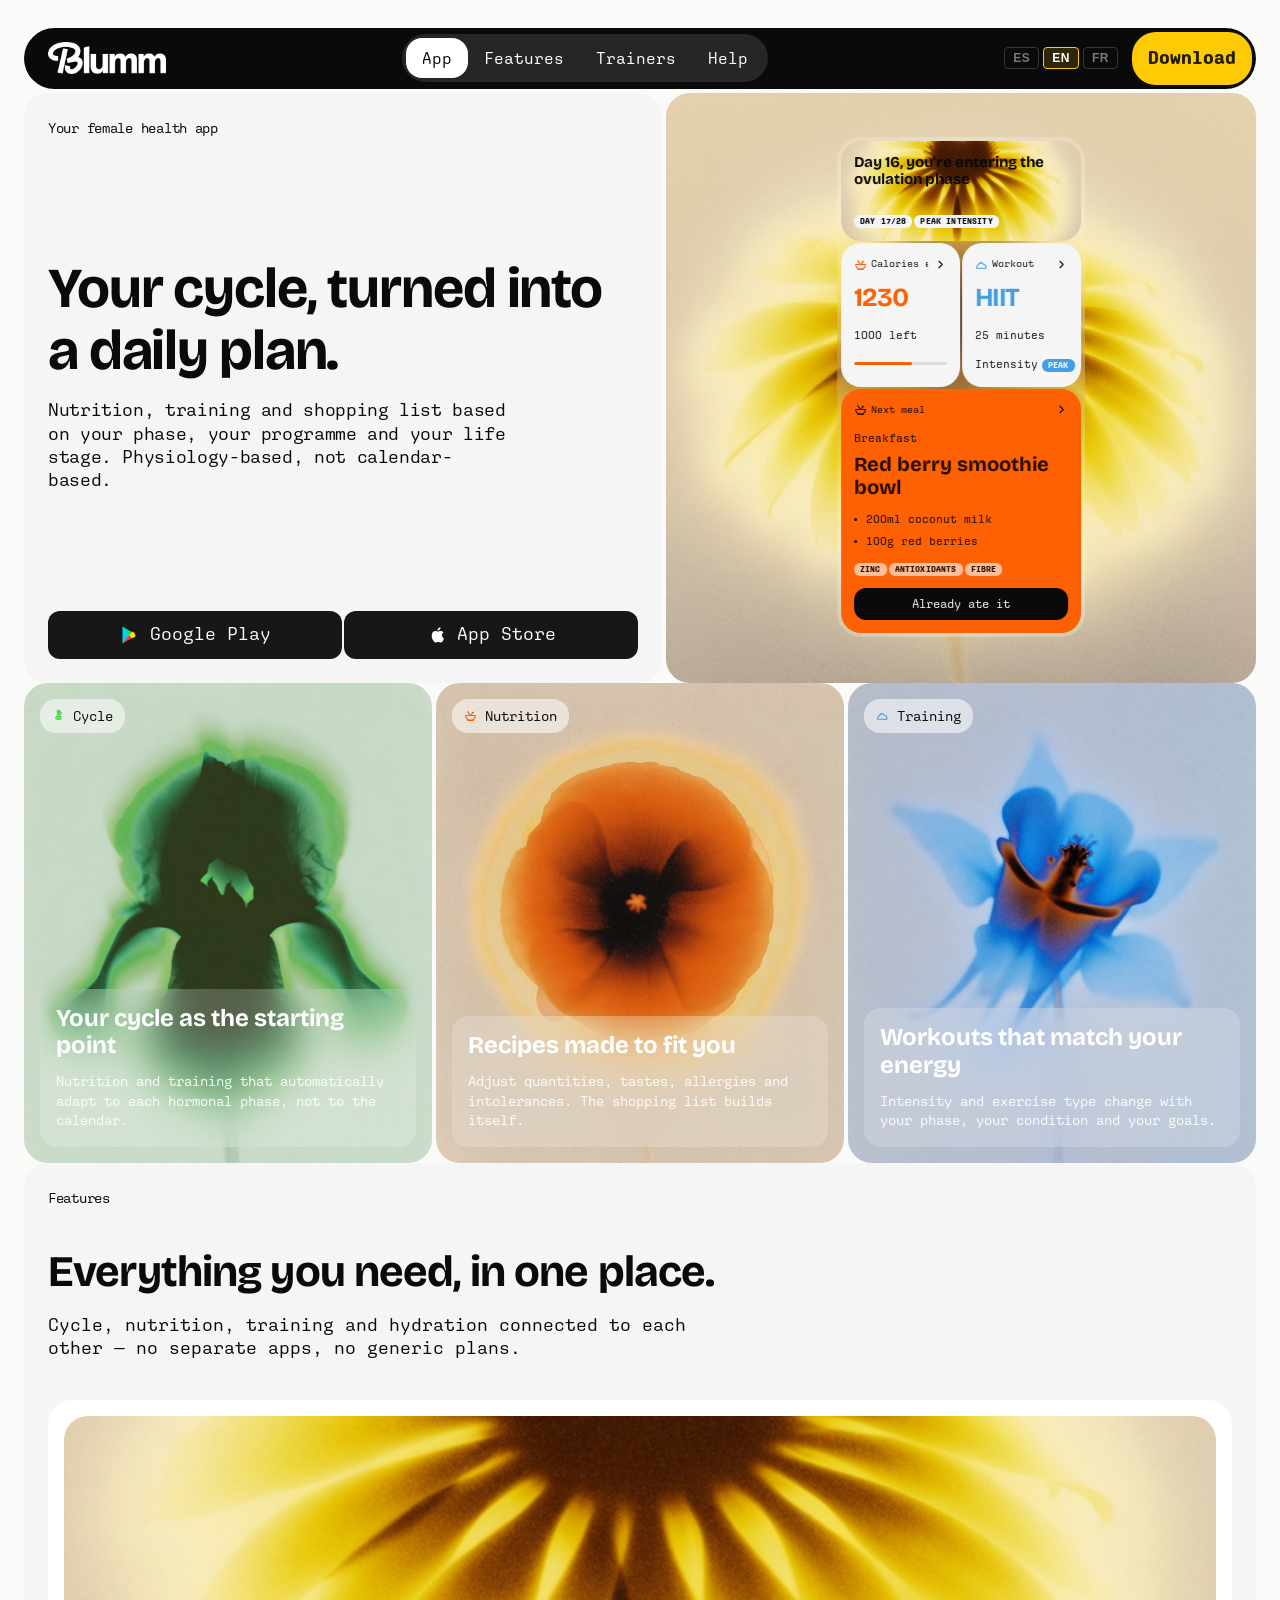
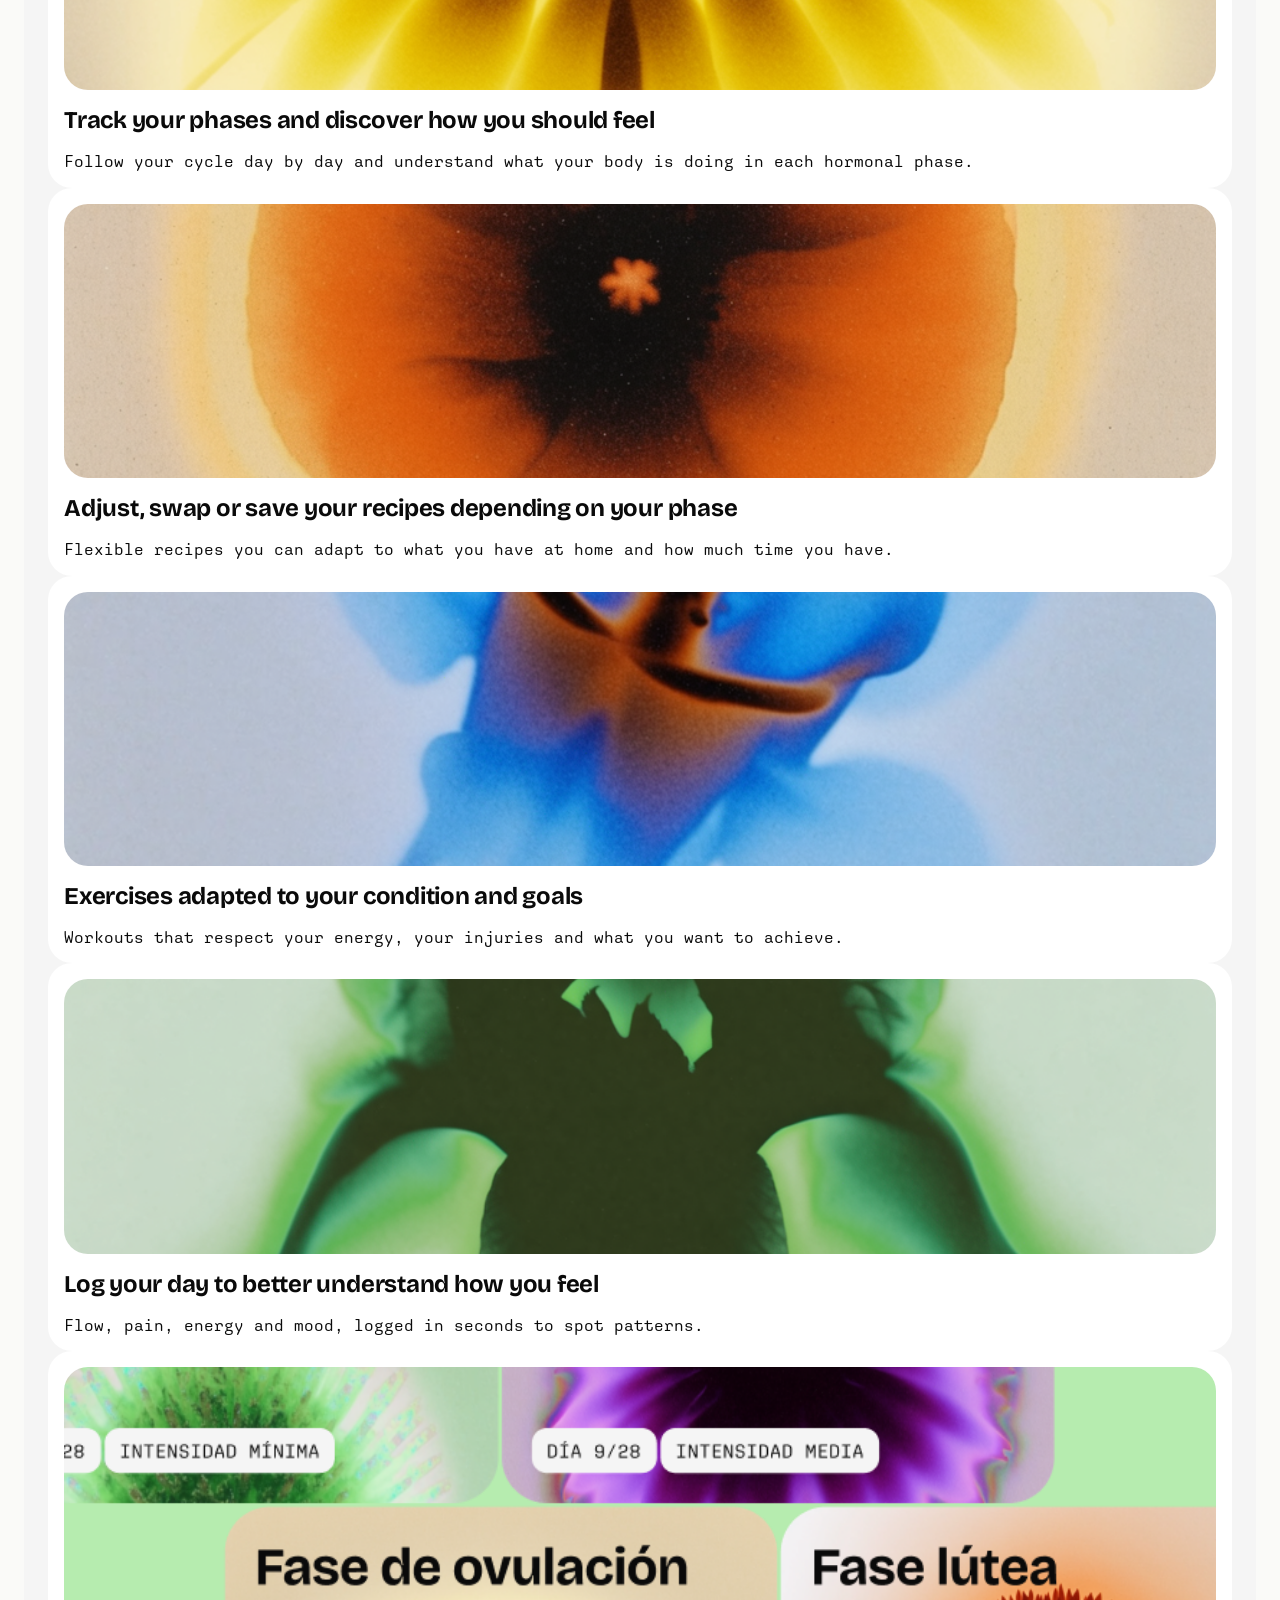
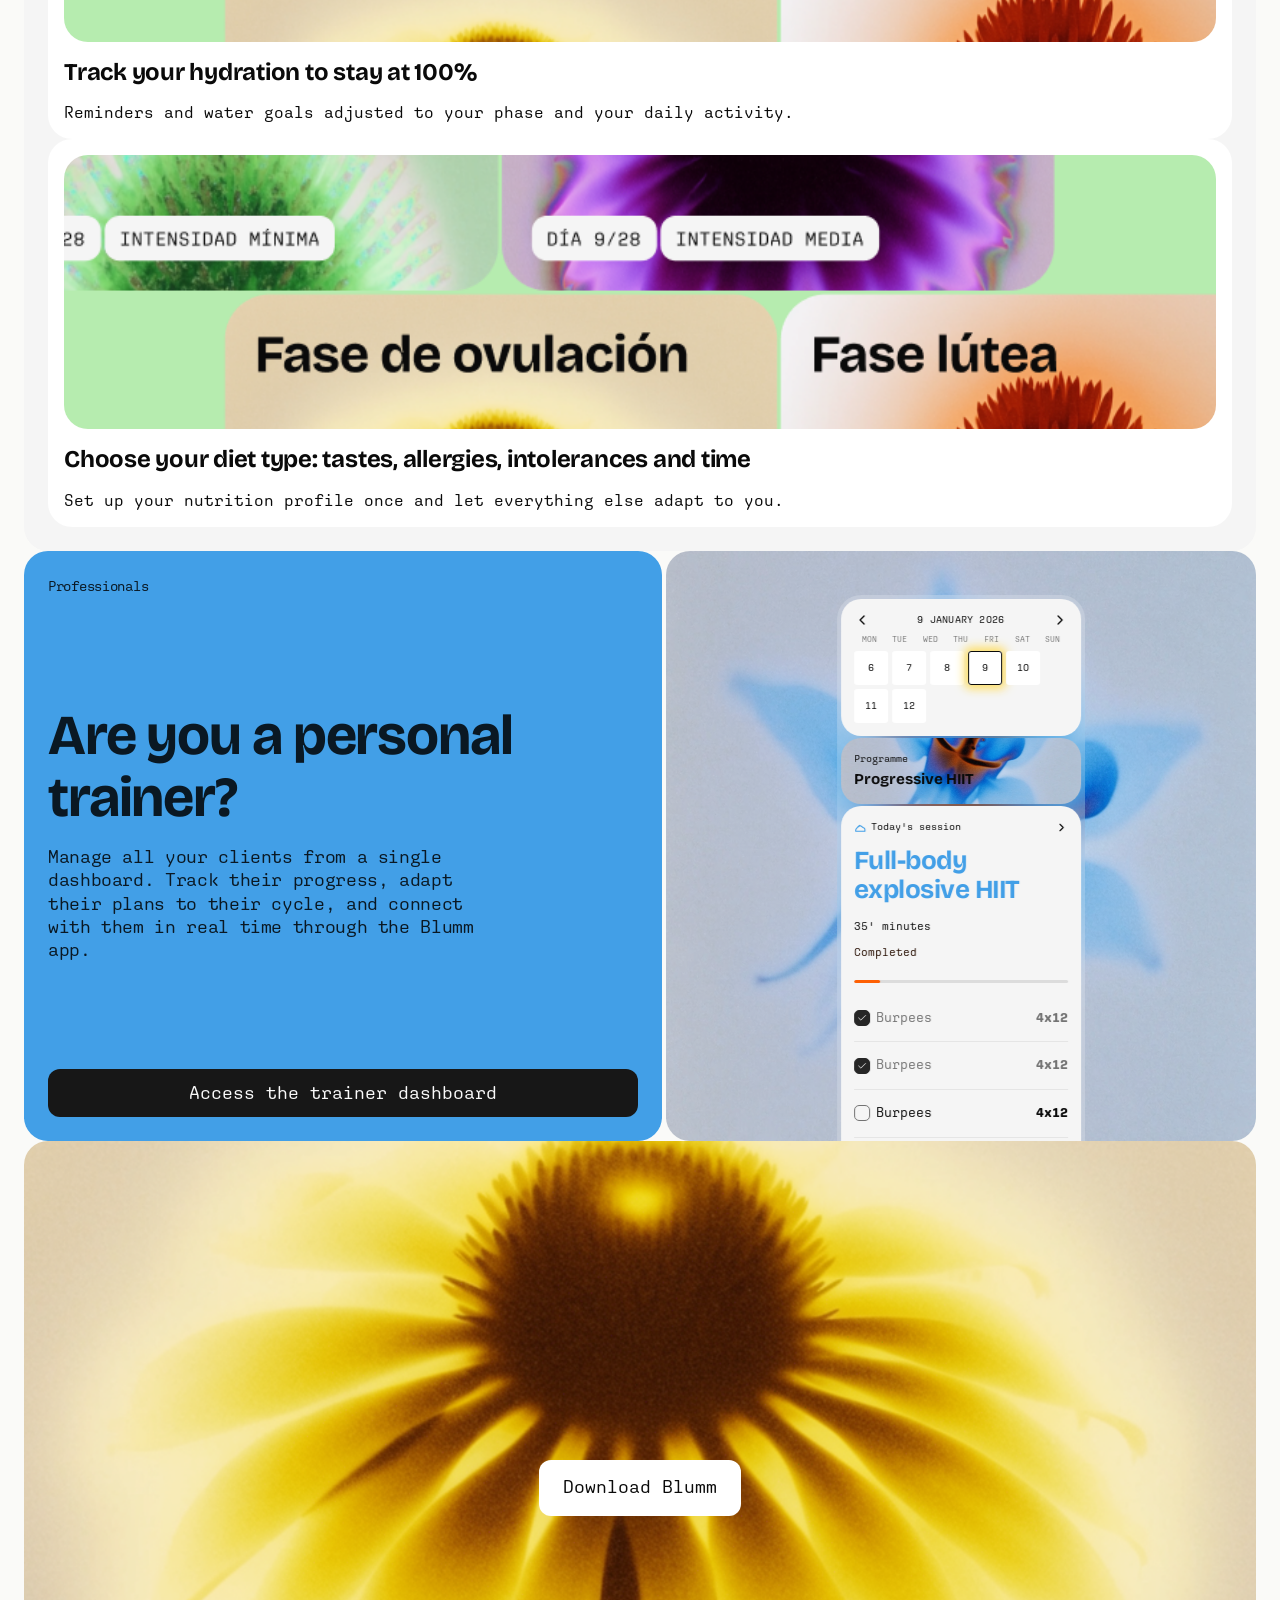
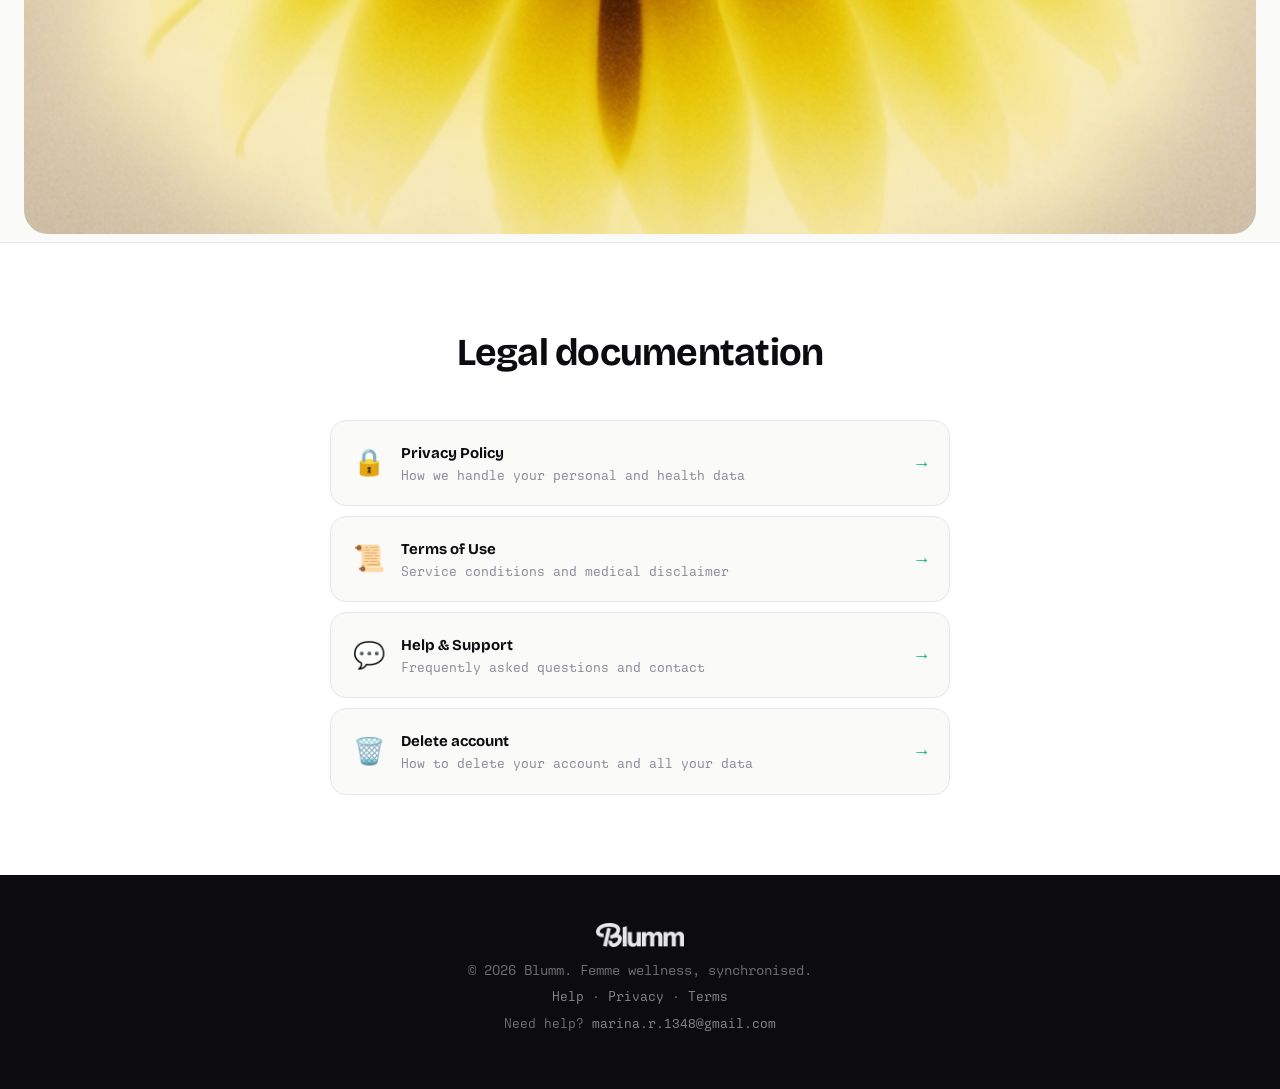
==== index.html @ ddcde873 "fix: enlace de Google Play internal testing + logo header/footer - Botón "Google Play" y detección a" ====
<!doctype html>
<html lang="es">
<head>
  <meta charset="utf-8">
  <meta name="viewport" content="width=device-width, initial-scale=1">
  <title>Blumm · Tu ciclo, tu energía</title>
  <meta name="description" content="Blumm adapta tu nutrición y entrenamiento a cada fase de tu ciclo menstrual. Sin planes genéricos.">
  <link rel="icon" type="image/png" href="favicon.png">
  <link rel="preconnect" href="https://fonts.googleapis.com">
  <link rel="preconnect" href="https://fonts.gstatic.com" crossorigin>
  <link href="https://fonts.googleapis.com/css2?family=Bricolage+Grotesque:opsz,wght@12..96,700;12..96,800&display=swap" rel="stylesheet">
  <link rel="stylesheet" href="style.css?v=4">
</head>
<body class="landing-body">

  <svg style="display:none" aria-hidden="true">
    <symbol id="ico-salad" viewBox="0 0 24 24" fill="none" stroke="currentColor" stroke-width="2" stroke-linecap="round" stroke-linejoin="round">
      <path d="M7 21h10"/><path d="M12 21a9 9 0 0 0 9-9H3a9 9 0 0 0 9 9Z"/><path d="M11.38 12c-.62-2.08-1.75-3.5-3.13-4.67C7.5 6.5 7 5.36 7 4"/><path d="M13 12c.25-1.72 1-2.72 2-3.5.9-.7 1.5-1.7 1.5-3"/><path d="M17.5 6.5c-1 0-2 .5-2.5 1.5"/>
    </symbol>
    <symbol id="ico-shoe" viewBox="0 0 24 24" fill="none" stroke="currentColor" stroke-width="2" stroke-linecap="round" stroke-linejoin="round">
      <path d="M3 17c0-2 1-3 2-4l3-3c1-1 1.6-1.3 3-1.3 1.7 0 2.3.6 3.3 1.7.8.9 1.7 1.6 3 1.9 1.6.4 2.7 1.6 2.7 3.2V19H3v-2Z"/><path d="M8 10.5 10.5 8"/>
    </symbol>
    <symbol id="ico-chevron-right" viewBox="0 0 24 24" fill="none" stroke="currentColor" stroke-width="2" stroke-linecap="round" stroke-linejoin="round">
      <path d="m9 6 6 6-6 6"/>
    </symbol>
    <symbol id="ico-chevron-left" viewBox="0 0 24 24" fill="none" stroke="currentColor" stroke-width="2" stroke-linecap="round" stroke-linejoin="round">
      <path d="m15 6-6 6 6 6"/>
    </symbol>
    <symbol id="ico-flower" viewBox="0 0 24 24" fill="none" stroke="currentColor" stroke-width="2" stroke-linecap="round" stroke-linejoin="round">
      <path d="M12 7.5a2.5 2.5 0 1 0-2.5-2.5 2.5 2.5 0 0 0 2.5 2.5Z"/><path d="M12 7.5a2.5 2.5 0 1 1 2.5 2.5 2.5 2.5 0 0 1-2.5-2.5Z"/><path d="M12 16.5A2.5 2.5 0 1 0 9.5 19a2.5 2.5 0 0 0 2.5-2.5Z"/><path d="M12 16.5a2.5 2.5 0 1 1 2.5 2.5 2.5 2.5 0 0 1-2.5-2.5Z"/><circle cx="12" cy="12" r="2.5"/><path d="M12 14.5V19"/><path d="M12 4v1.5"/>
    </symbol>
    <symbol id="ico-refresh" viewBox="0 0 24 24" fill="none" stroke="currentColor" stroke-width="2" stroke-linecap="round" stroke-linejoin="round">
      <path d="M3 12a9 9 0 0 1 15-6.7L21 8"/><path d="M21 3v5h-5"/><path d="M21 12a9 9 0 0 1-15 6.7L3 16"/><path d="M8 16H3v5"/>
    </symbol>
    <symbol id="ico-heart" viewBox="0 0 24 24" fill="currentColor">
      <path d="M12 21s-7.5-4.6-10-9.3C.6 8.6 2 5 5.4 4.4 7.6 4 9.8 5 12 7.4 14.2 5 16.4 4 18.6 4.4 22 5 23.4 8.6 22 11.7 19.5 16.4 12 21 12 21Z"/>
    </symbol>
    <symbol id="ico-check" viewBox="0 0 24 24" fill="none" stroke="currentColor" stroke-width="2" stroke-linecap="round" stroke-linejoin="round">
      <path d="M20 6 9 17l-5-5"/>
    </symbol>
  </svg>

  <div class="page-frame">

  <!-- ── HEADER ── -->
  <header>
    <div class="brand">
      <img src="blumm-logo-white.png" alt="Blumm" class="blumm-logo">
    </div>
    <button class="hamburger" id="hamburger" onclick="toggleMenu()" aria-label="Menu">
      <span></span><span></span><span></span>
    </button>
    <nav id="main-nav" class="tab-nav">
      <a href="#app" class="tab-nav-item active" data-i18n="nav.app" onclick="closeMenu()">App</a>
      <a href="#funcionalidades" class="tab-nav-item" data-i18n="nav.features" onclick="closeMenu()">Funcionalidades</a>
      <a href="#entrenadora" class="tab-nav-item" data-i18n="nav.trainers" onclick="closeMenu()">Entrenadoras</a>
      <a href="#legal" class="tab-nav-item" data-i18n="nav.help" onclick="closeMenu()">Ayuda</a>
    </nav>
    <div class="header-right">
      <div class="lang-switcher">
        <button class="lang-btn active" id="btn-es" onclick="setLang('es')">ES</button>
        <button class="lang-btn" id="btn-en" onclick="setLang('en')">EN</button>
        <button class="lang-btn" id="btn-fr" onclick="setLang('fr')">FR</button>
      </div>
      <a href="#" class="nav-download" onclick="smartDownload(event)" data-i18n="nav.download">Descarga</a>
    </div>
  </header>

  <main>

    <!-- ── HERO ── -->
    <section class="hero-card" id="app">
      <div class="hero-copy">
        <p class="eyebrow" data-i18n="hero.eyebrow">Tu app de salud femenina</p>
        <div class="hero-copy-content">
          <h1 data-i18n="hero.title">Tu ciclo, convertido en un plan diario.</h1>
          <p class="lead" data-i18n="hero.lead">Nutrición, entrenamiento y lista de la compra según tu fase, tu programa y tu etapa vital. Con base fisiológica, no de calendario.</p>
        </div>
        <div class="store-buttons">
          <a href="https://play.google.com/apps/internaltest/4700202423049379182" class="store-btn" target="_blank">
            <svg class="store-icon" viewBox="0 0 20 20" fill="none"><path d="M2.5 2.2v15.6c0 .3.16.55.4.7l9-8.5-9-8.5c-.24.15-.4.4-.4.7z" fill="#00d2ff"/><path d="M14.8 8.1l-2.9-1.65-3.3 3.55 3.3 3.55 2.9-1.65c1-.55 1-1.95 0-2.5z" fill="#ffe000"/><path d="M2.9 17.8c.2.1.45.1.65 0l8.35-4.75-3-3.05-6 7.8z" fill="#ff3a44"/><path d="M2.9 2.2l6 7.8 3-3.05L3.55 2.2c-.2-.1-.45-.1-.65 0z" fill="#00e177"/></svg>
            <span><small data-i18n="store.available">Disponible en</small>Google Play</span>
          </a>
          <a href="https://apps.apple.com/app/meirins/id6748039313" class="store-btn" target="_blank">
            <svg class="store-icon" viewBox="0 0 20 20" fill="currentColor"><path d="M14.9 10.6c0-2 1.6-2.9 1.7-3-.9-1.3-2.3-1.5-2.8-1.5-1.2-.1-2.3.7-2.9.7s-1.5-.7-2.5-.7c-1.3 0-2.5.75-3.1 1.9-1.3 2.3-.35 5.7.95 7.6.63.9 1.4 1.95 2.4 1.9.95-.04 1.3-.62 2.5-.62s1.5.62 2.5.6c1.05-.02 1.7-.95 2.35-1.85.7-1.05 1-2.05 1-2.1-.02-.02-1.95-.75-1.95-2.93z" /><path d="M12.8 4.6c.5-.63.85-1.5.75-2.4-.75.03-1.65.5-2.2 1.15-.47.55-.9 1.45-.78 2.3.83.06 1.7-.42 2.23-1.05z"/></svg>
            <span><small data-i18n="store.available">Disponible en</small>App Store</span>
          </a>
        </div>
      </div>
      <div class="hero-visual" aria-hidden="true">
        <img src="assets/figma/ovulacion.png" alt="" class="hero-visual-bg">
        <div class="glass-stack">
          <div class="mini-card mini-phase" style="background-image:url('assets/figma/ovulacion.png')">
            <p class="mini-phase-title" data-i18n="card.day">Día 16, estás entrando en la fase de ovulación</p>
            <div class="tags-row">
              <span class="tag" data-i18n="card.tag1">día 17/28</span>
              <span class="tag" data-i18n="card.tag2">intensidad máxima</span>
            </div>
          </div>
          <div class="glass-2col">
            <div class="stat-card">
              <div class="stat-title-row">
                <span class="stat-title"><svg class="ico ico-orange" viewBox="0 0 24 24"><use href="#ico-salad"/></svg><span data-i18n="card.kcal.label">Kcal.consumidas</span></span>
                <svg class="ico ico-chevron" viewBox="0 0 24 24"><use href="#ico-chevron-right"/></svg>
              </div>
              <p class="stat-num stat-num-orange">1230</p>
              <p class="stat-sub" data-i18n="card.kcal.sub">1000 restantes</p>
              <div class="status-bar"><div class="status-bar-fill" style="width:62%;background:var(--naranja-500)"></div></div>
            </div>
            <div class="stat-card">
              <div class="stat-title-row">
                <span class="stat-title"><svg class="ico ico-blue" viewBox="0 0 24 24"><use href="#ico-shoe"/></svg><span data-i18n="card.workout.label">Entreno</span></span>
                <svg class="ico ico-chevron" viewBox="0 0 24 24"><use href="#ico-chevron-right"/></svg>
              </div>
              <p class="stat-num stat-num-blue">HIIT</p>
              <p class="stat-sub" data-i18n="card.workout.sub">25 minutos</p>
              <div class="tag-row-inline"><span data-i18n="card.workout.tag.label">Intensidad</span><span class="tag tag-blue" data-i18n="card.workout.tag.value">Máxima</span></div>
            </div>
          </div>
          <div class="meal-card">
            <div class="stat-title-row">
              <span class="stat-title"><svg class="ico ico-orange-dark" viewBox="0 0 24 24"><use href="#ico-salad"/></svg><span data-i18n="card.meal.label">Siguiente comida</span></span>
              <svg class="ico ico-chevron" viewBox="0 0 24 24"><use href="#ico-chevron-right"/></svg>
            </div>
            <p class="meal-eyebrow" data-i18n="card.meal.eyebrow">Desayuno</p>
            <p class="meal-title" data-i18n="card.meal.title">Smoothie bowl de frutos rojos</p>
            <ul class="meal-items">
              <li data-i18n="card.meal.item1">200ml leche de coco</li>
              <li data-i18n="card.meal.item2">100g frutos rojos</li>
            </ul>
            <div class="tags-row">
              <span class="tag tag-peach" data-i18n="card.meal.tag1">Zinc</span>
              <span class="tag tag-peach" data-i18n="card.meal.tag2">Antioxidantes</span>
              <span class="tag tag-peach" data-i18n="card.meal.tag3">Fibra</span>
            </div>
            <button class="meal-btn" data-i18n="card.meal.btn">Ya lo he comido</button>
          </div>
        </div>
      </div>
    </section>

    <!-- ── FEATURE PHOTO CARDS ── -->
    <section class="feature-cards-row">
      <div class="photo-card">
        <img src="assets/figma/card-ciclo.png" alt="" class="photo-card-bg">
        <div class="photo-card-tag"><svg class="ico ico-green" viewBox="0 0 24 24"><use href="#ico-flower"/></svg><span data-i18n="feat.cycle.tag">Ciclo</span></div>
        <div class="photo-card-glass">
          <h3 data-i18n="feat.cycle.title">Tu ciclo como punto de partida</h3>
          <p data-i18n="feat.cycle.text">Nutrición y entrenamiento que se adaptan automáticamente a cada fase hormonal, no al calendario.</p>
        </div>
      </div>
      <div class="photo-card">
        <img src="assets/figma/card-nutricion.png" alt="" class="photo-card-bg">
        <div class="photo-card-tag"><svg class="ico ico-orange" viewBox="0 0 24 24"><use href="#ico-salad"/></svg><span data-i18n="feat.nutrition.tag">Nutrición</span></div>
        <div class="photo-card-glass">
          <h3 data-i18n="feat.nutrition.title">Recetas hechas a tu medida</h3>
          <p data-i18n="feat.nutrition.text">Ajusta cantidades, gustos, alergias e intolerancias. La lista de la compra se genera sola.</p>
        </div>
      </div>
      <div class="photo-card">
        <img src="assets/figma/card-entrenamiento.png" alt="" class="photo-card-bg">
        <div class="photo-card-tag"><svg class="ico ico-blue" viewBox="0 0 24 24"><use href="#ico-shoe"/></svg><span data-i18n="feat.training.tag">Entrenamiento</span></div>
        <div class="photo-card-glass">
          <h3 data-i18n="feat.training.title">Entrenos según tu energía</h3>
          <p data-i18n="feat.training.text">La intensidad y el tipo de ejercicio cambian según tu fase, tu condición y tus objetivos.</p>
        </div>
      </div>
    </section>

    <!-- ── FUNCIONALIDADES ── -->
    <section class="funcionalidades-card" id="funcionalidades">
      <p class="eyebrow" data-i18n="func.eyebrow">Funcionalidades</p>
      <div class="funcionalidades-heading">
        <h2 data-i18n="func.title">Todo lo que necesitas, en un mismo sitio.</h2>
        <p class="lead" data-i18n="func.lead">Ciclo, nutrición, entrenamiento e hidratación conectados entre sí — sin apps sueltas ni planes genéricos.</p>
      </div>
      <div class="bento-grid">
        <div class="bento-card">
          <div class="bento-img" style="background-image:url('assets/figma/ovulacion.png')"></div>
          <h4 data-i18n="func.card1.title">Controla tus fases y descubre cómo tienes que sentirte</h4>
          <p data-i18n="func.card1.text">Sigue tu ciclo día a día y entiende qué le pasa a tu cuerpo en cada fase hormonal.</p>
        </div>
        <div class="bento-card">
          <div class="bento-img" style="background-image:url('assets/figma/card-nutricion.png')"></div>
          <h4 data-i18n="func.card2.title">Ajusta, cambia o guarda tus recetas dependiendo de tu fase</h4>
          <p data-i18n="func.card2.text">Recetas flexibles que puedes adaptar a lo que tienes en la nevera y a tu tiempo disponible.</p>
        </div>
        <div class="bento-card">
          <div class="bento-img" style="background-image:url('assets/figma/card-entrenamiento.png')"></div>
          <h4 data-i18n="func.card3.title">Ejercicios adaptados a tu condición y objetivos</h4>
          <p data-i18n="func.card3.text">Entrenos que respetan tu energía, tus lesiones y lo que quieres conseguir.</p>
        </div>
        <div class="bento-card">
          <div class="bento-img" style="background-image:url('assets/figma/card-ciclo.png')"></div>
          <h4 data-i18n="func.card4.title">Guarda tu día a día para conocer mejor tus sensaciones</h4>
          <p data-i18n="func.card4.text">Flujo, dolor, energía y ánimo, registrados en segundos para detectar patrones.</p>
        </div>
        <div class="bento-card">
          <div class="bento-img" style="background-image:url('assets/figma/bento-placeholder.png')"></div>
          <h4 data-i18n="func.card5.title">Controla tu hidratación para estar siempre al 100%</h4>
          <p data-i18n="func.card5.text">Recordatorios y objetivos de agua ajustados a tu fase y a tu actividad diaria.</p>
        </div>
        <div class="bento-card">
          <div class="bento-img" style="background-image:url('assets/figma/bento-placeholder.png')"></div>
          <h4 data-i18n="func.card6.title">Elige tu tipo de dieta: gustos, alergias, intolerancias y tiempo</h4>
          <p data-i18n="func.card6.text">Configura tu perfil nutricional una vez y deja que el resto se adapte a ti.</p>
        </div>
      </div>
    </section>

    <!-- ── ENTRENADORA ── -->
    <section class="trainer-card" id="entrenadora">
      <div class="trainer-copy">
        <p class="eyebrow eyebrow-on-blue" data-i18n="trainer.tag">Profesionales</p>
        <div class="hero-copy-content">
          <h2 data-i18n="trainer.title">¿Eres entrenadora personal?</h2>
          <p class="lead" data-i18n="trainer.text">Gestiona a tus alumnas desde un único panel. Ve su progreso, adapta sus planes según su ciclo y conecta con ellas en tiempo real a través de la app Blumm.</p>
        </div>
        <a href="coach.html" class="trainer-btn" data-i18n="trainer.btn">Acceder al panel de entrenadora</a>
      </div>
      <div class="hero-visual" aria-hidden="true">
        <img src="assets/figma/card-entrenamiento.png" alt="" class="hero-visual-bg">
        <div class="glass-stack">
          <div class="calendar-card">
            <div class="calendar-header">
              <svg class="ico ico-sm" viewBox="0 0 24 24"><use href="#ico-chevron-left"/></svg>
              <span data-i18n="trainer.calendar.month">9 January 2026</span>
              <svg class="ico ico-sm" viewBox="0 0 24 24"><use href="#ico-chevron-right"/></svg>
            </div>
            <div class="calendar-week">
              <span>mon</span><span>tue</span><span>wed</span><span>thu</span><span>fri</span><span>sat</span><span>sun</span>
            </div>
            <div class="calendar-days">
              <span class="cal-day">6</span><span class="cal-day">7</span><span class="cal-day">8</span>
              <span class="cal-day cal-day-active">9</span><span class="cal-day">10</span><span class="cal-day">11</span><span class="cal-day">12</span>
            </div>
          </div>
          <div class="mini-card mini-program" style="background-image:url('assets/figma/card-entrenamiento.png')">
            <p class="mini-program-eyebrow" data-i18n="trainer.program.label">Programa</p>
            <p class="mini-program-title" data-i18n="trainer.program.name">Hiit Progresivo</p>
          </div>
          <div class="session-card">
            <div class="stat-title-row">
              <span class="stat-title"><svg class="ico ico-blue" viewBox="0 0 24 24"><use href="#ico-shoe"/></svg><span data-i18n="trainer.session.label">Sesión de hoy</span></span>
              <svg class="ico ico-chevron" viewBox="0 0 24 24"><use href="#ico-chevron-right"/></svg>
            </div>
            <p class="stat-num stat-num-blue" data-i18n="trainer.session.title">HIIT explosivo full-body</p>
            <p class="stat-sub" data-i18n="trainer.session.duration">35' minutos</p>
            <div class="stat-sub-label" data-i18n="trainer.session.done">Realizados</div>
            <div class="status-bar"><div class="status-bar-fill" style="width:12%;background:var(--naranja-500)"></div></div>
            <ul class="session-list">
              <li class="done"><span class="check-box"><svg class="ico ico-xs" viewBox="0 0 24 24"><use href="#ico-check"/></svg></span><span data-i18n="trainer.session.ex">Burpees</span><b>4x12</b></li>
              <li class="done"><span class="check-box"><svg class="ico ico-xs" viewBox="0 0 24 24"><use href="#ico-check"/></svg></span><span data-i18n="trainer.session.ex">Burpees</span><b>4x12</b></li>
              <li><span class="check-box"></span><span data-i18n="trainer.session.ex">Burpees</span><b>4x12</b></li>
              <li><span class="check-box"></span><span data-i18n="trainer.session.ex">Burpees</span><b>4x12</b></li>
            </ul>
            <div class="session-actions">
              <svg class="ico" viewBox="0 0 24 24"><use href="#ico-refresh"/></svg>
              <svg class="ico" viewBox="0 0 24 24"><use href="#ico-heart"/></svg>
              <svg class="ico" viewBox="0 0 24 24"><use href="#ico-check"/></svg>
            </div>
          </div>
        </div>
      </div>
    </section>

    <!-- ── CTA BANNER ── -->
    <section class="cta-banner">
      <img src="assets/figma/ovulacion.png" alt="" class="cta-banner-bg">
      <a href="#" class="cta-banner-btn" onclick="smartDownload(event)" data-i18n="cta.download">Descarga Blumm</a>
    </section>

  </div><!-- /.page-frame -->

    <!-- ── LEGAL ── -->
    <section class="legal" id="legal">
      <div class="container">
        <h2 data-i18n="legal.title">Documentación legal</h2>
        <div class="legal-links">
          <a href="privacy.html" class="legal-card">
            <span class="legal-emoji">🔒</span>
            <div>
              <h4 data-i18n="legal.privacy.title">Política de privacidad</h4>
              <p data-i18n="legal.privacy.text">Cómo tratamos tus datos personales y de salud</p>
            </div>
            <span class="arrow">→</span>
          </a>
          <a href="terms.html" class="legal-card">
            <span class="legal-emoji">📜</span>
            <div>
              <h4 data-i18n="legal.terms.title">Términos de uso</h4>
              <p data-i18n="legal.terms.text">Condiciones del servicio y aviso médico</p>
            </div>
            <span class="arrow">→</span>
          </a>
          <a href="support.html" class="legal-card">
            <span class="legal-emoji">💬</span>
            <div>
              <h4 data-i18n="legal.support.title">Ayuda y soporte</h4>
              <p data-i18n="legal.support.text">Preguntas frecuentes y contacto</p>
            </div>
            <span class="arrow">→</span>
          </a>
          <a href="delete-account.html" class="legal-card">
            <span class="legal-emoji">🗑️</span>
            <div>
              <h4 data-i18n="legal.delete.title">Eliminar cuenta</h4>
              <p data-i18n="legal.delete.text">Cómo borrar tu cuenta y todos tus datos</p>
            </div>
            <span class="arrow">→</span>
          </a>
        </div>
      </div>
    </section>

  </main>

  <footer>
    <div class="container">
      <div class="footer-brand">
        <img src="blumm-logo-white.png" alt="Blumm" style="height:24px;width:auto;opacity:0.9;">
      </div>
      <p data-i18n="footer.copy">© 2026 Blumm. Bienestar femenino sincronizado.</p>
      <p class="small">
        <a href="support.html" data-i18n="footer.help">Ayuda</a> ·
        <a href="privacy.html" data-i18n="footer.privacy">Privacidad</a> ·
        <a href="terms.html" data-i18n="footer.terms">Términos</a>
      </p>
      <p class="small"><span data-i18n="footer.contact">¿Necesitas ayuda?</span> <a href="mailto:marina.r.1348@gmail.com">marina.r.1348@gmail.com</a></p>
    </div>
  </footer>

  <script>
    const T = {
      es: {
        'nav.app': 'App', 'nav.features': 'Funcionalidades', 'nav.trainers': 'Entrenadoras', 'nav.help': 'Ayuda', 'nav.download': 'Descarga',
        'hero.eyebrow': 'Tu app de salud femenina',
        'hero.title': 'Tu ciclo, convertido en un plan diario.',
        'hero.lead': 'Nutrición, entrenamiento y lista de la compra según tu fase, tu programa y tu etapa vital. Con base fisiológica, no de calendario.',
        'store.available': 'Disponible en',
        'card.day': 'Día 16, estás entrando en la fase de ovulación',
        'card.tag1': 'día 17/28', 'card.tag2': 'intensidad máxima',
        'card.kcal.label': 'Kcal.consumidas', 'card.kcal.sub': '1000 restantes',
        'card.workout.label': 'Entreno', 'card.workout.sub': '25 minutos', 'card.workout.tag.label': 'Intensidad', 'card.workout.tag.value': 'Máxima',
        'card.meal.label': 'Siguiente comida', 'card.meal.eyebrow': 'Desayuno', 'card.meal.title': 'Smoothie bowl de frutos rojos',
        'card.meal.item1': '200ml leche de coco', 'card.meal.item2': '100g frutos rojos',
        'card.meal.tag1': 'Zinc', 'card.meal.tag2': 'Antioxidantes', 'card.meal.tag3': 'Fibra', 'card.meal.btn': 'Ya lo he comido',
        'feat.cycle.tag': 'Ciclo', 'feat.cycle.title': 'Tu ciclo como punto de partida',
        'feat.cycle.text': 'Nutrición y entrenamiento que se adaptan automáticamente a cada fase hormonal, no al calendario.',
        'feat.nutrition.tag': 'Nutrición', 'feat.nutrition.title': 'Recetas hechas a tu medida',
        'feat.nutrition.text': 'Ajusta cantidades, gustos, alergias e intolerancias. La lista de la compra se genera sola.',
        'feat.training.tag': 'Entrenamiento', 'feat.training.title': 'Entrenos según tu energía',
        'feat.training.text': 'La intensidad y el tipo de ejercicio cambian según tu fase, tu condición y tus objetivos.',
        'func.eyebrow': 'Funcionalidades', 'func.title': 'Todo lo que necesitas, en un mismo sitio.',
        'func.lead': 'Ciclo, nutrición, entrenamiento e hidratación conectados entre sí — sin apps sueltas ni planes genéricos.',
        'func.card1.title': 'Controla tus fases y descubre cómo tienes que sentirte',
        'func.card1.text': 'Sigue tu ciclo día a día y entiende qué le pasa a tu cuerpo en cada fase hormonal.',
        'func.card2.title': 'Ajusta, cambia o guarda tus recetas dependiendo de tu fase',
        'func.card2.text': 'Recetas flexibles que puedes adaptar a lo que tienes en la nevera y a tu tiempo disponible.',
        'func.card3.title': 'Ejercicios adaptados a tu condición y objetivos',
        'func.card3.text': 'Entrenos que respetan tu energía, tus lesiones y lo que quieres conseguir.',
        'func.card4.title': 'Guarda tu día a día para conocer mejor tus sensaciones',
        'func.card4.text': 'Flujo, dolor, energía y ánimo, registrados en segundos para detectar patrones.',
        'func.card5.title': 'Controla tu hidratación para estar siempre al 100%',
        'func.card5.text': 'Recordatorios y objetivos de agua ajustados a tu fase y a tu actividad diaria.',
        'func.card6.title': 'Elige tu tipo de dieta: gustos, alergias, intolerancias y tiempo',
        'func.card6.text': 'Configura tu perfil nutricional una vez y deja que el resto se adapte a ti.',
        'trainer.tag': 'Profesionales', 'trainer.title': '¿Eres entrenadora personal?',
        'trainer.text': 'Gestiona a tus alumnas desde un único panel. Ve su progreso, adapta sus planes según su ciclo y conecta con ellas en tiempo real a través de la app Blumm.',
        'trainer.btn': 'Acceder al panel de entrenadora',
        'trainer.calendar.month': '9 enero 2026',
        'trainer.program.label': 'Programa', 'trainer.program.name': 'Hiit Progresivo',
        'trainer.session.label': 'Sesión de hoy', 'trainer.session.title': 'HIIT explosivo full-body', 'trainer.session.duration': "35' minutos",
        'trainer.session.done': 'Realizados', 'trainer.session.ex': 'Burpees',
        'legal.title': 'Documentación legal',
        'legal.privacy.title': 'Política de privacidad', 'legal.privacy.text': 'Cómo tratamos tus datos personales y de salud',
        'legal.terms.title': 'Términos de uso', 'legal.terms.text': 'Condiciones del servicio y aviso médico',
        'legal.support.title': 'Ayuda y soporte', 'legal.support.text': 'Preguntas frecuentes y contacto',
        'legal.delete.title': 'Eliminar cuenta', 'legal.delete.text': 'Cómo borrar tu cuenta y todos tus datos',
        'cta.download': 'Descarga Blumm',
        'footer.copy': '© 2026 Blumm. Bienestar femenino sincronizado.',
        'footer.help': 'Ayuda', 'footer.privacy': 'Privacidad', 'footer.terms': 'Términos', 'footer.contact': '¿Necesitas ayuda?',
      },
      en: {
        'nav.app': 'App', 'nav.features': 'Features', 'nav.trainers': 'Trainers', 'nav.help': 'Help', 'nav.download': 'Download',
        'hero.eyebrow': 'Your female health app',
        'hero.title': 'Your cycle, turned into a daily plan.',
        'hero.lead': 'Nutrition, training and shopping list based on your phase, your programme and your life stage. Physiology-based, not calendar-based.',
        'store.available': 'Available on',
        'card.day': "Day 16, you're entering the ovulation phase",
        'card.tag1': 'day 17/28', 'card.tag2': 'peak intensity',
        'card.kcal.label': 'Calories eaten', 'card.kcal.sub': '1000 left',
        'card.workout.label': 'Workout', 'card.workout.sub': '25 minutes', 'card.workout.tag.label': 'Intensity', 'card.workout.tag.value': 'Peak',
        'card.meal.label': 'Next meal', 'card.meal.eyebrow': 'Breakfast', 'card.meal.title': 'Red berry smoothie bowl',
        'card.meal.item1': '200ml coconut milk', 'card.meal.item2': '100g red berries',
        'card.meal.tag1': 'Zinc', 'card.meal.tag2': 'Antioxidants', 'card.meal.tag3': 'Fibre', 'card.meal.btn': 'Already ate it',
        'feat.cycle.tag': 'Cycle', 'feat.cycle.title': 'Your cycle as the starting point',
        'feat.cycle.text': 'Nutrition and training that automatically adapt to each hormonal phase, not to the calendar.',
        'feat.nutrition.tag': 'Nutrition', 'feat.nutrition.title': 'Recipes made to fit you',
        'feat.nutrition.text': 'Adjust quantities, tastes, allergies and intolerances. The shopping list builds itself.',
        'feat.training.tag': 'Training', 'feat.training.title': 'Workouts that match your energy',
        'feat.training.text': 'Intensity and exercise type change with your phase, your condition and your goals.',
        'func.eyebrow': 'Features', 'func.title': 'Everything you need, in one place.',
        'func.lead': 'Cycle, nutrition, training and hydration connected to each other — no separate apps, no generic plans.',
        'func.card1.title': 'Track your phases and discover how you should feel',
        'func.card1.text': 'Follow your cycle day by day and understand what your body is doing in each hormonal phase.',
        'func.card2.title': 'Adjust, swap or save your recipes depending on your phase',
        'func.card2.text': 'Flexible recipes you can adapt to what you have at home and how much time you have.',
        'func.card3.title': 'Exercises adapted to your condition and goals',
        'func.card3.text': 'Workouts that respect your energy, your injuries and what you want to achieve.',
        'func.card4.title': 'Log your day to better understand how you feel',
        'func.card4.text': 'Flow, pain, energy and mood, logged in seconds to spot patterns.',
        'func.card5.title': 'Track your hydration to stay at 100%',
        'func.card5.text': 'Reminders and water goals adjusted to your phase and your daily activity.',
        'func.card6.title': 'Choose your diet type: tastes, allergies, intolerances and time',
        'func.card6.text': 'Set up your nutrition profile once and let everything else adapt to you.',
        'trainer.tag': 'Professionals', 'trainer.title': 'Are you a personal trainer?',
        'trainer.text': 'Manage all your clients from a single dashboard. Track their progress, adapt their plans to their cycle, and connect with them in real time through the Blumm app.',
        'trainer.btn': 'Access the trainer dashboard',
        'trainer.calendar.month': '9 January 2026',
        'trainer.program.label': 'Programme', 'trainer.program.name': 'Progressive HIIT',
        'trainer.session.label': "Today's session", 'trainer.session.title': 'Full-body explosive HIIT', 'trainer.session.duration': "35' minutes",
        'trainer.session.done': 'Completed', 'trainer.session.ex': 'Burpees',
        'legal.title': 'Legal documentation',
        'legal.privacy.title': 'Privacy Policy', 'legal.privacy.text': 'How we handle your personal and health data',
        'legal.terms.title': 'Terms of Use', 'legal.terms.text': 'Service conditions and medical disclaimer',
        'legal.support.title': 'Help & Support', 'legal.support.text': 'Frequently asked questions and contact',
        'legal.delete.title': 'Delete account', 'legal.delete.text': 'How to delete your account and all your data',
        'cta.download': 'Download Blumm',
        'footer.copy': '© 2026 Blumm. Femme wellness, synchronised.',
        'footer.help': 'Help', 'footer.privacy': 'Privacy', 'footer.terms': 'Terms', 'footer.contact': 'Need help?',
      },
      fr: {
        'nav.app': "L'app", 'nav.features': 'Fonctionnalités', 'nav.trainers': 'Coachs', 'nav.help': 'Aide', 'nav.download': 'Télécharger',
        'hero.eyebrow': 'Ton app de santé féminine',
        'hero.title': 'Ton cycle, transformé en plan quotidien.',
        'hero.lead': "Nutrition, entraînement et liste de courses selon ta phase, ton programme et ton étape de vie. Une base physiologique, pas un calendrier.",
        'store.available': 'Disponible sur',
        'card.day': "Jour 16, tu entres dans la phase d'ovulation",
        'card.tag1': 'jour 17/28', 'card.tag2': 'intensité maximale',
        'card.kcal.label': 'Kcal consommées', 'card.kcal.sub': '1000 restantes',
        'card.workout.label': 'Entraînement', 'card.workout.sub': '25 minutes', 'card.workout.tag.label': 'Intensité', 'card.workout.tag.value': 'Maximale',
        'card.meal.label': 'Prochain repas', 'card.meal.eyebrow': 'Petit-déjeuner', 'card.meal.title': 'Bowl smoothie aux fruits rouges',
        'card.meal.item1': '200ml de lait de coco', 'card.meal.item2': '100g de fruits rouges',
        'card.meal.tag1': 'Zinc', 'card.meal.tag2': 'Antioxydants', 'card.meal.tag3': 'Fibres', 'card.meal.btn': 'Déjà mangé',
        'feat.cycle.tag': 'Cycle', 'feat.cycle.title': 'Ton cycle comme point de départ',
        'feat.cycle.text': "Nutrition et entraînement qui s'adaptent automatiquement à chaque phase hormonale, pas au calendrier.",
        'feat.nutrition.tag': 'Nutrition', 'feat.nutrition.title': 'Des recettes faites pour toi',
        'feat.nutrition.text': "Ajuste les quantités, tes goûts, allergies et intolérances. La liste de courses se génère toute seule.",
        'feat.training.tag': 'Entraînement', 'feat.training.title': 'Des séances selon ton énergie',
        'feat.training.text': "L'intensité et le type d'exercice changent selon ta phase, ta condition et tes objectifs.",
        'func.eyebrow': 'Fonctionnalités', 'func.title': "Tout ce dont tu as besoin, au même endroit.",
        'func.lead': "Cycle, nutrition, entraînement et hydratation connectés entre eux — sans applis séparées ni plans génériques.",
        'func.card1.title': 'Suis tes phases et découvre comment tu devrais te sentir',
        'func.card1.text': "Suis ton cycle jour après jour et comprends ce qui se passe dans ton corps à chaque phase hormonale.",
        'func.card2.title': 'Ajuste, change ou enregistre tes recettes selon ta phase',
        'func.card2.text': "Des recettes flexibles que tu peux adapter à ce que tu as chez toi et à ton temps disponible.",
        'func.card3.title': 'Des exercices adaptés à ta condition et tes objectifs',
        'func.card3.text': "Des entraînements qui respectent ton énergie, tes blessures et ce que tu veux atteindre.",
        'func.card4.title': 'Enregistre ton quotidien pour mieux comprendre tes sensations',
        'func.card4.text': "Flux, douleur, énergie et humeur, enregistrés en quelques secondes pour repérer des schémas.",
        'func.card5.title': 'Contrôle ton hydratation pour rester à 100%',
        'func.card5.text': "Rappels et objectifs d'eau ajustés à ta phase et à ton activité quotidienne.",
        'func.card6.title': 'Choisis ton type de régime : goûts, allergies, intolérances et temps',
        'func.card6.text': "Configure ton profil nutritionnel une fois et laisse le reste s'adapter à toi.",
        'trainer.tag': 'Professionnels', 'trainer.title': 'Tu es coach personnel·le ?',
        'trainer.text': "Gère toutes tes clientes depuis un seul tableau de bord. Suis leurs progrès, adapte leurs plans selon leur cycle et connecte-toi avec elles en temps réel via l'app Blumm.",
        'trainer.btn': 'Accéder au tableau de bord coach',
        'trainer.calendar.month': '9 janvier 2026',
        'trainer.program.label': 'Programme', 'trainer.program.name': 'Hiit progressif',
        'trainer.session.label': 'Séance du jour', 'trainer.session.title': 'HIIT explosif full-body', 'trainer.session.duration': "35' minutes",
        'trainer.session.done': 'Réalisés', 'trainer.session.ex': 'Burpees',
        'legal.title': 'Documentation légale',
        'legal.privacy.title': 'Politique de confidentialité', 'legal.privacy.text': 'Comment nous traitons tes données personnelles et de santé',
        'legal.terms.title': "Conditions d'utilisation", 'legal.terms.text': "Conditions du service et avertissement médical",
        'legal.support.title': 'Aide et support', 'legal.support.text': 'Questions fréquentes et contact',
        'legal.delete.title': 'Supprimer le compte', 'legal.delete.text': 'Comment supprimer ton compte et toutes tes données',
        'cta.download': "Télécharge Blumm",
        'footer.copy': '© 2026 Blumm. Bien-être féminin synchronisé.',
        'footer.help': 'Aide', 'footer.privacy': 'Confidentialité', 'footer.terms': 'Conditions', 'footer.contact': "Besoin d'aide ?",
      }
    };

    const APP_STORE_URL = 'https://apps.apple.com/app/meirins/id6748039313';
    const PLAY_STORE_URL = 'https://play.google.com/apps/internaltest/4700202423049379182';

    function smartDownload(e) {
      if (e) e.preventDefault();
      const ua = navigator.userAgent || '';
      if (/iPhone|iPad|iPod/i.test(ua)) {
        window.open(APP_STORE_URL, '_blank');
      } else if (/Android/i.test(ua)) {
        window.open(PLAY_STORE_URL, '_blank');
      } else {
        document.getElementById('app').scrollIntoView({ behavior: 'smooth' });
      }
      closeMenu();
    }

    function toggleMenu() {
      const nav = document.getElementById('main-nav');
      const btn = document.getElementById('hamburger');
      nav.classList.toggle('open');
      btn.classList.toggle('open');
    }
    function closeMenu() {
      document.getElementById('main-nav').classList.remove('open');
      document.getElementById('hamburger').classList.remove('open');
    }

    function setLang(lang) {
      localStorage.setItem('meirins_lang', lang);
      document.documentElement.lang = lang;
      document.querySelectorAll('[data-i18n]').forEach(el => {
        const key = el.dataset.i18n;
        if (T[lang] && T[lang][key]) el.textContent = T[lang][key];
      });
      ['es','en','fr'].forEach(l => {
        const btn = document.getElementById('btn-' + l);
        if (btn) btn.classList.toggle('active', l === lang);
      });
    }

    const saved = localStorage.getItem('meirins_lang');
    const browser = navigator.language?.slice(0,2);
    const initial = (saved && T[saved]) ? saved : (T[browser] ? browser : 'es');
    setLang(initial);
  </script>
</body>
</html>
---- style.css ----
/* ═══════════════════════════════════════════════════════════════════
   Meirins · Design system v3
   ═══════════════════════════════════════════════════════════════════ */

*, *::before, *::after { box-sizing: border-box; margin: 0; padding: 0; }

:root {
  /* Brand palette */
  --ink:         #0C0C10;
  --ink-2:       #18181F;
  --ink-mid:     #44444F;
  --muted:       #88889A;
  --cream:       #FAFAF8;
  --white:       #FFFFFF;
  --green:       #00B86B;
  --green-dim:   #009A58;
  --green-light: #E5FBF2;
  --rose:        #F06B88;
  --rose-light:  #FFF0F5;
  --amber:       #F5B800;
  --amber-light: #FFFBEA;

  /* Legacy tokens — used by legal pages */
  --blue:        #1A56DB;
  --blue-light:  #EFF6FF;
  --bg:          #F8FAFC;
  --text:        #1E293B;
  --border:      #E2E8F0;

  /* Figma design system — landing v4 */
  --neutro-950: #0a0a0a;
  --neutro-900: #171717;
  --neutro-800: #262626;
  --neutro-500: #737373;
  --neutro-200: #e5e5e5;
  --neutro-100: #f5f5f5;
  --neutro-50:  #fafafa;
  --neutro-0:   #ffffff;
  --amarillo-500: #feca04;
  --amarillo-950: #261e01;
  --naranja-500: #fe6004;
  --naranja-950: #260e01;
  --naranja-200: #ffbf9b;
  --azul-500: #429fe7;
  --azul-950: #0a1823;
  --verde-200: #b6ecaf;
  --verde-500: #49cf38;
  --amarillo-300: #fedf68;

  --rd-xxl: 32px;
  --rd-xl: 24px;
  --rd-l: 16px;
  --rd-m: 12px;
  --rd-s: 6px;
  --rd-xs: 3px;

  --font-heading: 'Bricolage Grotesque', system-ui, -apple-system, sans-serif;
  --font-body: 'Aglet Mono', 'Courier New', monospace;
}

@font-face {
  font-family: 'Aglet Mono';
  src: url('fonts/AgletMono-Regular.otf') format('opentype');
  font-weight: 400;
  font-style: normal;
  font-display: swap;
}
@font-face {
  font-family: 'Aglet Mono';
  src: url('fonts/AgletMono-Bold.otf') format('opentype');
  font-weight: 700;
  font-style: normal;
  font-display: swap;
}

html { scroll-behavior: smooth; }

body {
  font-family: -apple-system, BlinkMacSystemFont, 'Segoe UI', Helvetica, Arial, sans-serif;
  background: var(--cream);
  color: var(--ink);
  line-height: 1.6;
  -webkit-font-smoothing: antialiased;
}

a { text-decoration: none; }
a:focus-visible { outline: 2px solid var(--green); outline-offset: 3px; }

.container {
  max-width: 1120px;
  margin: 0 auto;
  padding: 0 28px;
}
.container.narrow { max-width: 760px; }

/* ════════════════════════════════════
   HEADER
   ════════════════════════════════════ */
/* Page frame — everything from the Figma "D-1440px-Landing" inset layout */
.page-frame {
  max-width: 1440px;
  margin: 0 auto;
  padding: 28px 24px 8px;
  display: flex;
  flex-direction: column;
  gap: 4px;
}
.landing-body { font-family: var(--font-body); }
.landing-body h1, .landing-body h2, .landing-body h3, .landing-body h4 { font-family: var(--font-heading); }

header {
  background: var(--neutro-950);
  border-radius: var(--rd-xxl);
  padding: 4px 4px 4px 24px;
  display: flex;
  align-items: center;
  justify-content: space-between;
  gap: 16px;
}
.brand { display: flex; align-items: center; gap: 9px; }
.blumm-logo { height: 32px; width: auto; display: block; }

.tab-nav {
  display: flex;
  align-items: center;
  background: var(--neutro-800);
  border-radius: var(--rd-xl);
  padding: 4px;
  gap: 0;
}
.tab-nav-item {
  display: flex;
  align-items: center;
  justify-content: center;
  height: 40px;
  padding: 0 16px;
  border-radius: var(--rd-l);
  color: var(--neutro-0);
  font-size: 16px;
  white-space: nowrap;
  transition: background 0.15s, color 0.15s;
}
.tab-nav-item:hover { background: rgba(255,255,255,0.08); }
.tab-nav-item.active { background: var(--neutro-0); color: var(--neutro-950); }

.header-right { display: flex; align-items: center; gap: 14px; }

.nav-download {
  background: var(--amarillo-500);
  color: var(--amarillo-950) !important;
  font-weight: 700;
  font-size: 18px;
  padding: 12px 16px;
  border-radius: var(--rd-xl);
  transition: opacity 0.15s, transform 0.15s;
}
.nav-download:hover { opacity: 0.88; transform: translateY(-1px); }

.lang-switcher {
  display: flex;
  gap: 4px;
}
.lang-btn {
  background: transparent;
  border: 1px solid rgba(255,255,255,0.18);
  color: rgba(255,255,255,0.45);
  font-size: 12px;
  font-weight: 600;
  padding: 3px 8px;
  border-radius: 4px;
  cursor: pointer;
  letter-spacing: 0.5px;
  transition: all 0.15s;
}
.lang-btn:hover { color: var(--white); border-color: rgba(255,255,255,0.5); }
.lang-btn.active { color: var(--white); border-color: var(--amarillo-500); background: rgba(254,202,4,0.15); }

/* ════════════════════════════════════
   HERO CARD
   ════════════════════════════════════ */
.hero-card, .trainer-card {
  display: flex;
  align-items: stretch;
  gap: 4px;
  width: 100%;
}
.hero-copy {
  flex: 1 0 0;
  min-width: 0;
  background: var(--neutro-100);
  border-radius: var(--rd-xl);
  padding: 24px;
  display: flex;
  flex-direction: column;
  justify-content: space-between;
  gap: 24px;
}
.eyebrow {
  font-size: 14px;
  color: var(--neutro-950);
  letter-spacing: -0.02em;
}
.hero-copy-content { display: flex; flex-direction: column; gap: 16px; }
.hero-copy h1 {
  font-size: clamp(32px, 4.4vw, 64px);
  font-weight: 700;
  line-height: 1.1;
  letter-spacing: -0.02em;
  color: var(--neutro-950);
}
.hero-copy .lead, .trainer-copy .lead {
  font-size: 18px;
  line-height: 1.3;
  letter-spacing: -0.02em;
  max-width: 42ch;
}
.hero-copy .lead { color: var(--neutro-950); }

/* Store buttons */
.store-buttons { display: flex; gap: 2px; }
.store-btn {
  display: flex;
  flex: 1;
  align-items: center;
  justify-content: center;
  gap: 10px;
  background: var(--neutro-900);
  color: var(--neutro-50);
  height: 48px;
  padding: 0 16px;
  border-radius: var(--rd-m);
  font-size: 18px;
  transition: background 0.15s;
}
.store-btn:hover { background: var(--neutro-800); }
.store-icon { width: 20px; height: 20px; flex-shrink: 0; }
.store-btn small { display: none; }

/* Hero visual — floating glass widgets over photo */
.hero-visual {
  position: relative;
  flex: 1 0 0;
  min-width: 0;
  aspect-ratio: 1 / 1;
  border-radius: var(--rd-xl);
  overflow: hidden;
}
.hero-visual-bg { position: absolute; inset: 0; width: 100%; height: 100%; object-fit: cover; }
.glass-stack {
  position: absolute;
  top: 7.5%;
  left: 50%;
  transform: translateX(-50%);
  width: 42%;
  min-width: 200px;
  max-width: 300px;
  display: flex;
  flex-direction: column;
  gap: 2px;
  padding: 4px;
  background: rgba(255,255,255,0.2);
  backdrop-filter: blur(20px);
  border-radius: var(--rd-xl);
}
.mini-phase {
  border-radius: 20px;
  padding: 13px;
  background-size: cover;
  background-position: center;
  display: flex;
  flex-direction: column;
  justify-content: space-between;
  gap: 8px;
  min-height: 100px;
  color: var(--neutro-950);
}
.mini-phase-title {
  font-family: var(--font-heading);
  font-weight: 700;
  font-size: 15px;
  line-height: 1.15;
}
.tags-row { display: flex; flex-wrap: wrap; gap: 2px; }
.tag {
  background: var(--neutro-100);
  color: var(--neutro-950);
  font-size: 8px;
  font-weight: 600;
  letter-spacing: 0.02em;
  text-transform: uppercase;
  padding: 0 6px;
  height: 13px;
  display: inline-flex;
  align-items: center;
  border-radius: var(--rd-s);
}
.tag-blue { background: var(--azul-500); color: var(--neutro-0); }
.tag-peach { background: var(--naranja-200); color: var(--naranja-950); }

.glass-2col { display: flex; gap: 2px; }
.stat-card {
  flex: 1;
  min-width: 0;
  background: var(--neutro-100);
  border-radius: 20px;
  padding: 13px;
  display: flex;
  flex-direction: column;
  gap: 12px;
}
.stat-title-row { display: flex; align-items: center; justify-content: space-between; gap: 6px; }
.stat-title { display: flex; align-items: center; gap: 4px; font-size: 10px; color: var(--neutro-950); white-space: nowrap; overflow: hidden; text-overflow: ellipsis; }
.ico { width: 13px; height: 13px; flex-shrink: 0; }
.ico-chevron { width: 13px; height: 13px; color: var(--neutro-950); }
.ico-sm { width: 16px; height: 16px; }
.ico-xs { width: 10px; height: 10px; }
.ico-orange { color: var(--naranja-500); }
.ico-orange-dark { color: var(--naranja-950); }
.ico-blue { color: var(--azul-500); }
.ico-green { color: var(--verde-500); }
.stat-num { font-family: var(--font-heading); font-weight: 700; font-size: 26px; line-height: 1.1; letter-spacing: -0.02em; }
.stat-num-orange { color: var(--naranja-500); }
.stat-num-blue { color: var(--azul-500); }
.stat-sub { font-size: 11px; color: var(--neutro-950); margin-top: 2px; }
.status-bar { height: 3px; border-radius: 2px; background: rgba(0,0,0,0.1); overflow: hidden; margin-top: 6px; }
.status-bar-fill { height: 100%; border-radius: 2px; }
.tag-row-inline { display: flex; align-items: center; gap: 4px; font-size: 11px; color: var(--neutro-950); }

.meal-card {
  background: var(--naranja-500);
  border-radius: 20px;
  padding: 13px;
  display: flex;
  flex-direction: column;
  gap: 12px;
}
.meal-card .stat-title-row .stat-title, .meal-card .ico-chevron { color: var(--neutro-950); }
.meal-eyebrow { font-size: 11px; color: var(--neutro-950); }
.meal-title { font-family: var(--font-heading); font-weight: 700; font-size: 20px; color: var(--naranja-950); line-height: 1.15; margin-top: -6px; }
.meal-items { list-style: none; display: flex; flex-direction: column; gap: 4px; }
.meal-items li { font-size: 11px; color: var(--neutro-950); position: relative; padding-left: 12px; }
.meal-items li::before { content: ''; position: absolute; left: 0; top: 7px; width: 3px; height: 3px; border-radius: 50%; background: var(--neutro-950); }
.meal-btn {
  background: var(--neutro-950);
  color: var(--neutro-50);
  border: none;
  height: 32px;
  border-radius: var(--rd-m);
  font-family: var(--font-body);
  font-size: 12px;
  cursor: pointer;
}

/* ════════════════════════════════════
   FEATURE PHOTO CARDS
   ════════════════════════════════════ */
.feature-cards-row { display: flex; gap: 4px; width: 100%; }
.photo-card {
  position: relative;
  flex: 1 0 0;
  min-width: 0;
  height: 480px;
  border-radius: var(--rd-xl);
  overflow: hidden;
  padding: 16px;
  display: flex;
  flex-direction: column;
  justify-content: space-between;
}
.photo-card-bg { position: absolute; inset: 0; width: 100%; height: 100%; object-fit: cover; z-index: 0; }
.photo-card-tag {
  position: relative;
  z-index: 1;
  display: flex;
  align-items: center;
  gap: 8px;
  font-size: 14px;
  color: var(--neutro-950);
  background: rgba(255,255,255,0.55);
  align-self: flex-start;
  padding: 6px 12px;
  border-radius: var(--rd-l);
}
.photo-card-glass {
  position: relative;
  z-index: 1;
  background: rgba(255,255,255,0.2);
  backdrop-filter: blur(20px);
  border-radius: var(--rd-l);
  padding: 16px;
  color: var(--neutro-0);
  display: flex;
  flex-direction: column;
  gap: 12px;
}
.photo-card-glass h3 { font-size: 24px; font-weight: 700; line-height: 1.15; }
.photo-card-glass p { font-size: 14px; line-height: 1.4; opacity: 0.92; }

/* ════════════════════════════════════
   FUNCIONALIDADES / BENTO
   ════════════════════════════════════ */
.funcionalidades-card {
  background: var(--neutro-100);
  border-radius: var(--rd-xl);
  padding: 24px;
  display: flex;
  flex-direction: column;
  gap: 40px;
}
.funcionalidades-heading { display: flex; flex-direction: column; gap: 16px; max-width: 700px; }
.funcionalidades-heading h2 {
  font-size: clamp(28px, 3.4vw, 48px);
  font-weight: 700;
  letter-spacing: -0.02em;
  line-height: 1.1;
  color: var(--neutro-950);
}
.funcionalidades-heading .lead { font-size: 18px; line-height: 1.3; color: var(--neutro-950); }

.bento-grid {
  display: flex;
  flex-direction: column;
}
.bento-card {
  background: var(--neutro-0);
  border-radius: var(--rd-xl);
  padding: 16px;
  display: flex;
  flex-direction: column;
  gap: 16px;
}
.bento-img {
  aspect-ratio: 21 / 5;
  border-radius: var(--rd-xl);
  background: var(--verde-200) center / cover no-repeat;
  width: 100%;
}
.bento-card h4 { font-family: var(--font-heading); font-size: 24px; font-weight: 700; letter-spacing: -0.01em; line-height: 1.2; color: var(--neutro-950); }
.bento-card p { font-size: 16px; line-height: 1.3; color: var(--neutro-950); }

/* ════════════════════════════════════
   TRAINER CARD
   ════════════════════════════════════ */
.trainer-copy {
  flex: 1 0 0;
  min-width: 0;
  background: var(--azul-500);
  border-radius: var(--rd-xl);
  padding: 24px;
  display: flex;
  flex-direction: column;
  justify-content: space-between;
  gap: 24px;
  color: var(--azul-950);
}
.eyebrow-on-blue { color: var(--azul-950); }
.trainer-copy h2 {
  font-size: clamp(30px, 4.4vw, 64px);
  font-weight: 700;
  letter-spacing: -0.02em;
  line-height: 1.1;
}
.trainer-copy .lead { color: var(--azul-950); }
.trainer-btn {
  display: flex;
  align-items: center;
  justify-content: center;
  background: var(--neutro-900);
  color: var(--neutro-50);
  font-size: 18px;
  height: 48px;
  border-radius: var(--rd-m);
  transition: background 0.15s;
}
.trainer-btn:hover { background: var(--neutro-800); }

/* Floating calendar / program / session widgets */
.calendar-card { background: var(--neutro-100); border-radius: 20px; padding: 13px; }
.calendar-header { display: flex; align-items: center; justify-content: space-between; font-size: 10px; text-transform: uppercase; letter-spacing: 0.02em; color: var(--neutro-950); margin-bottom: 6px; }
.calendar-header .ico { color: var(--neutro-950); }
.calendar-week { display: flex; justify-content: space-between; margin-bottom: 4px; }
.calendar-week span { flex: 1; text-align: center; font-size: 8px; text-transform: uppercase; color: var(--neutro-500); }
.calendar-days { display: flex; flex-wrap: wrap; gap: 4px; }
.cal-day {
  width: 34px; height: 34px;
  border-radius: var(--rd-xs);
  background: var(--neutro-0);
  display: flex; align-items: center; justify-content: center;
  font-size: 10px; color: var(--neutro-950);
}
.cal-day-active {
  outline: 1px solid var(--neutro-950);
  outline-offset: -1px;
  box-shadow: 0 0 10px 4px var(--amarillo-300);
}

.mini-program {
  border-radius: 20px;
  padding: 13px;
  min-height: 56px;
  background-size: cover;
  background-position: center;
  display: flex;
  flex-direction: column;
  justify-content: center;
  color: var(--neutro-950);
}
.mini-program-eyebrow { font-size: 10px; }
.mini-program-title { font-family: var(--font-heading); font-weight: 700; font-size: 15px; }

.session-card { background: var(--neutro-100); border-radius: 20px; padding: 13px; display: flex; flex-direction: column; gap: 12px; }
.stat-sub-label { font-size: 11px; color: var(--naranja-950); margin-top: -4px; }
.session-list { list-style: none; display: flex; flex-direction: column; }
.session-list li { display: flex; align-items: center; gap: 6px; padding: 13px 0; border-bottom: 1px solid var(--neutro-200); font-size: 13px; color: var(--neutro-950); }
.session-list li b { margin-left: auto; font-weight: 700; }
.session-list li.done { color: var(--neutro-500); }
.check-box { width: 16px; height: 16px; border-radius: 5px; border: 1px solid var(--neutro-500); flex-shrink: 0; display: flex; align-items: center; justify-content: center; }
.session-list li.done .check-box { background: var(--neutro-800); border-color: var(--neutro-800); color: var(--neutro-0); }
.session-actions { display: flex; gap: 2px; }
.session-actions .ico { width: 19px; height: 19px; color: var(--neutro-950); flex: 1; }

/* ════════════════════════════════════
   CTA BANNER
   ════════════════════════════════════ */
.cta-banner {
  position: relative;
  aspect-ratio: 1392 / 783;
  border-radius: var(--rd-xl);
  overflow: hidden;
  display: flex;
  align-items: center;
  justify-content: center;
}
.cta-banner-bg { position: absolute; inset: 0; width: 100%; height: 100%; object-fit: cover; }
.cta-banner-btn {
  position: relative;
  z-index: 1;
  display: flex;
  align-items: center;
  justify-content: center;
  height: 56px;
  padding: 0 24px;
  background: var(--neutro-0);
  color: var(--neutro-950);
  font-size: 18px;
  border-radius: var(--rd-m);
  transition: transform 0.15s;
}
.cta-banner-btn:hover { transform: translateY(-1px); }

/* ════════════════════════════════════
   LEGAL SECTION
   ════════════════════════════════════ */
.legal {
  padding: 80px 0;
  background: var(--white);
  border-top: 1px solid var(--border);
}
.legal h2 {
  font-size: clamp(26px, 3vw, 38px);
  font-weight: 700;
  letter-spacing: -0.02em;
  text-align: center;
  margin-bottom: 36px;
  color: var(--ink);
}
.legal-links {
  display: flex;
  flex-direction: column;
  gap: 10px;
  max-width: 620px;
  margin: 0 auto;
}
.legal-card {
  display: flex;
  align-items: center;
  gap: 16px;
  background: var(--cream);
  border-radius: 16px;
  padding: 20px 22px;
  color: var(--ink);
  border: 1.5px solid var(--border);
  transition: border-color 0.15s, background 0.15s, transform 0.15s;
}
.legal-card:hover {
  border-color: var(--green);
  background: var(--green-light);
  transform: translateX(4px);
}
.legal-emoji { font-size: 26px; flex-shrink: 0; }
.legal-card div { flex: 1; }
.legal-card h4 { font-size: 15px; font-weight: 700; margin-bottom: 2px; color: var(--ink); }
.legal-card p { font-size: 13px; color: var(--muted); line-height: 1.4; }
.arrow { color: var(--green); font-weight: 700; font-size: 18px; flex-shrink: 0; }

/* ════════════════════════════════════
   FOOTER
   ════════════════════════════════════ */
footer {
  background: var(--ink);
  padding: 48px 0;
  text-align: center;
  margin-top: 0;
}
.footer-brand {
  display: flex;
  align-items: center;
  justify-content: center;
  gap: 8px;
  font-size: 20px;
  margin-bottom: 12px;
  color: var(--white);
  font-weight: 700;
}
footer p { color: rgba(255,255,255,0.4); font-size: 14px; margin-bottom: 6px; }
footer .small { font-size: 13px; }
footer a { color: rgba(255,255,255,0.5); transition: color 0.15s; }
footer a:hover { color: var(--white); }

/* ════════════════════════════════════
   HAMBURGER
   ════════════════════════════════════ */
.hamburger {
  display: none;
  flex-direction: column;
  gap: 5px;
  background: none;
  border: none;
  cursor: pointer;
  padding: 4px;
}
.hamburger span {
  display: block;
  width: 24px;
  height: 2px;
  background: var(--white);
  border-radius: 2px;
  transition: all 0.2s;
}
.hamburger.open span:nth-child(1) { transform: translateY(7px) rotate(45deg); }
.hamburger.open span:nth-child(2) { opacity: 0; }
.hamburger.open span:nth-child(3) { transform: translateY(-7px) rotate(-45deg); }

/* ════════════════════════════════════
   LEGAL PAGES (privacy, terms, etc.)
   ════════════════════════════════════ */
.legal-page { padding: 60px 0 80px; }
.legal-page h1 {
  font-size: clamp(28px, 4vw, 38px);
  margin-bottom: 8px;
  letter-spacing: -0.5px;
  color: var(--text);
}
.legal-page .meta { color: var(--muted); font-size: 14px; margin-bottom: 32px; }
.legal-page section { margin-bottom: 36px; }
.legal-page h2 { font-size: 22px; margin-bottom: 12px; color: var(--text); padding-top: 12px; }
.legal-page h3 { font-size: 16px; margin: 18px 0 10px; color: var(--text); }
.legal-page p { margin-bottom: 12px; color: #334155; }
.legal-page ul { padding-left: 22px; margin-bottom: 12px; }
.legal-page li { margin-bottom: 6px; color: #334155; }
.legal-page strong { color: var(--text); }

.legal-page table {
  width: 100%;
  border-collapse: collapse;
  margin: 16px 0;
  font-size: 14px;
  background: white;
  border-radius: 10px;
  overflow: hidden;
  border: 1px solid var(--border);
}
.legal-page th, .legal-page td {
  padding: 12px 14px;
  text-align: left;
  border-bottom: 1px solid var(--border);
}
.legal-page th { background: var(--bg); font-weight: 600; }
.legal-page tr:last-child td { border-bottom: 0; }

.medical-disclaimer {
  background: #FEF3C7;
  border-left: 4px solid #F59E0B;
  padding: 18px 22px;
  border-radius: 8px;
  margin-bottom: 32px;
}
.medical-disclaimer strong { display: block; color: #92400E; font-size: 15px; margin-bottom: 6px; }
.medical-disclaimer p { color: #78350F; font-size: 14px; margin: 0; }

/* ════════════════════════════════════
   RESPONSIVE
   ════════════════════════════════════ */
@media (max-width: 900px) {
  .hero-card, .trainer-card { flex-direction: column; }
  .hero-visual { display: none; }
  .feature-cards-row { flex-direction: column; }
  .photo-card { flex: 0 0 auto; height: 340px; }
  .bento-img { aspect-ratio: 4 / 3; }
  .cta-banner { aspect-ratio: 4 / 3; }
}

@media (max-width: 720px) {
  .page-frame { padding: 16px 16px 8px; }
  .funcionalidades-card { padding: 20px; }
}

@media (max-width: 640px) {
  .hamburger { display: flex; }
  header { position: relative; }

  #main-nav.tab-nav {
    display: none;
    position: absolute;
    top: 100%;
    left: 0; right: 0;
    margin-top: 4px;
    background: var(--neutro-900);
    border-radius: var(--rd-l);
    flex-direction: column;
    padding: 8px;
    gap: 4px;
    box-shadow: 0 12px 32px rgba(0,0,0,0.3);
    z-index: 100;
  }
  #main-nav.tab-nav.open { display: flex; }
  .tab-nav-item { width: 100%; justify-content: flex-start; padding: 10px 12px; }
  .header-right { gap: 8px; }
  .lang-switcher { display: none; }

  .store-buttons { flex-direction: column; }
  .funcionalidades-card { gap: 24px; }
  .legal { padding: 56px 0; }

  .legal-page { padding: 32px 0 50px; }
  .legal-page table { font-size: 13px; }
  .legal-page th, .legal-page td { padding: 10px; }
}
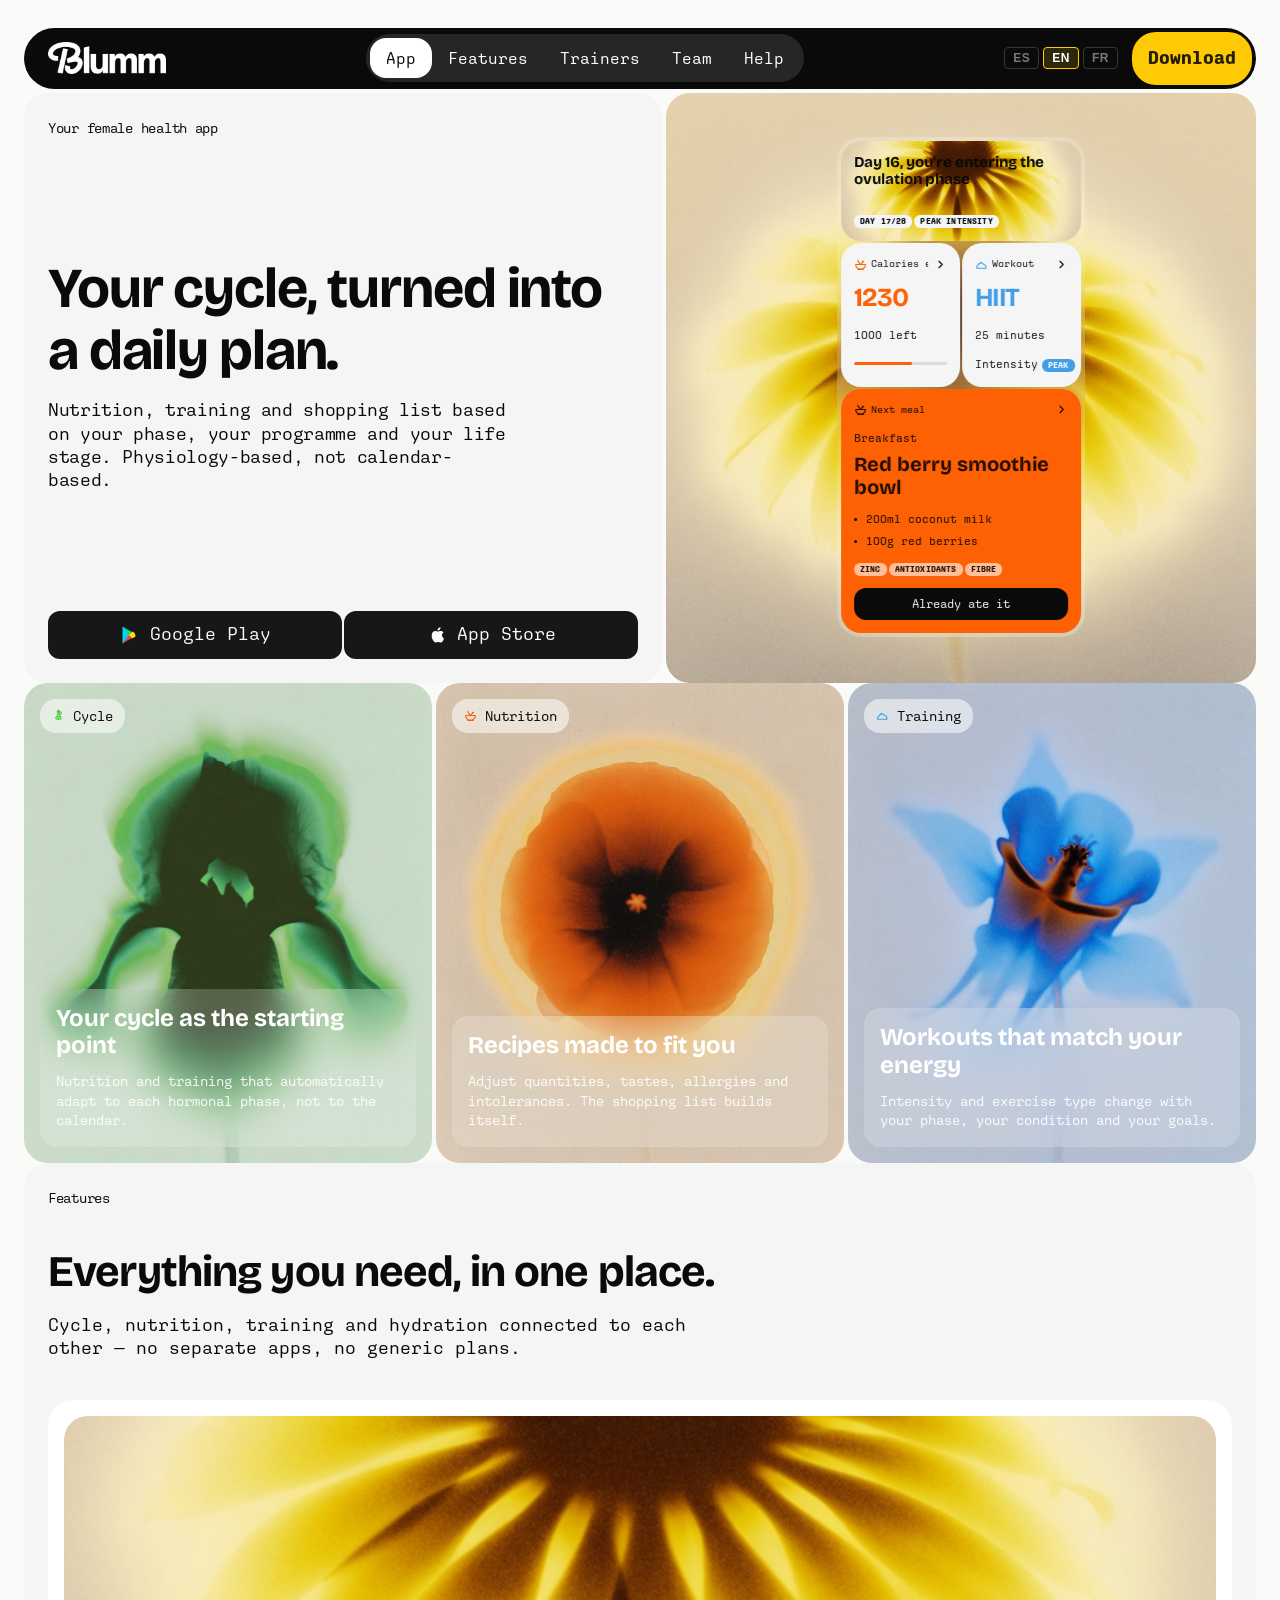
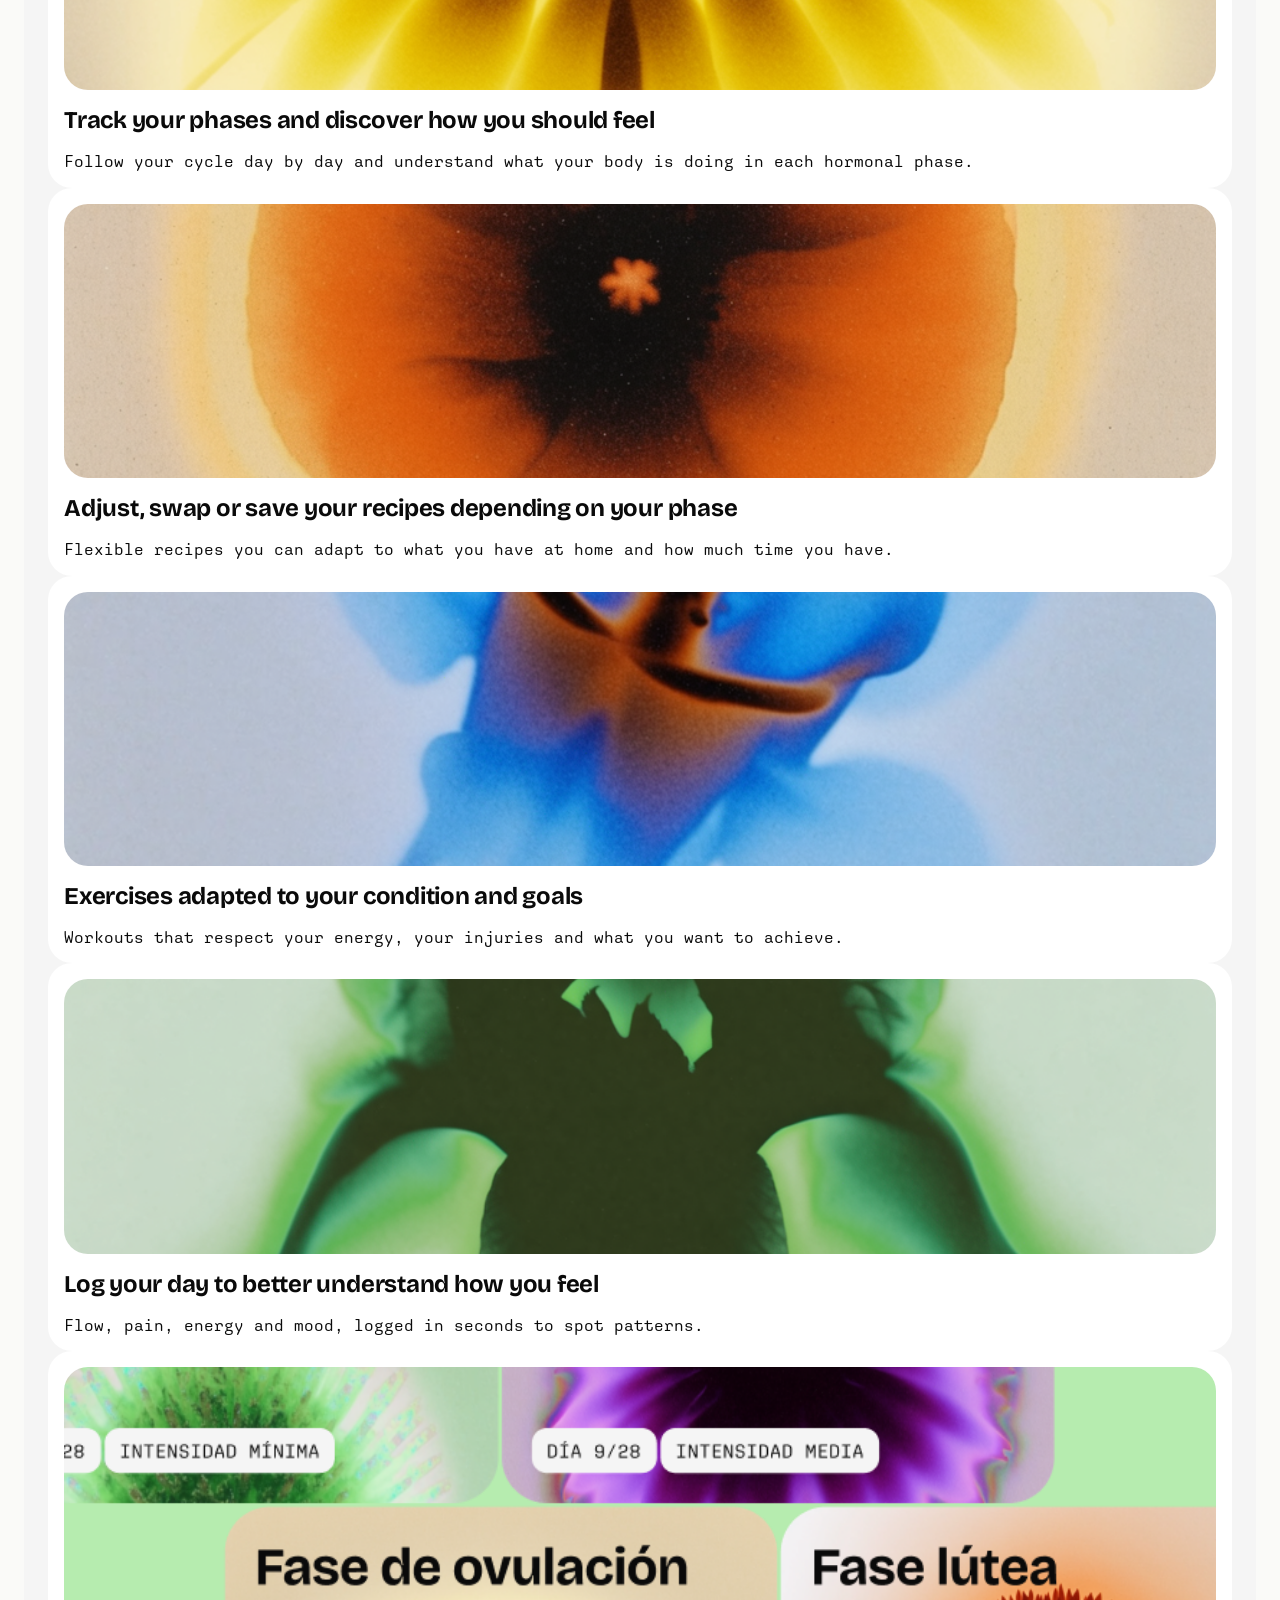
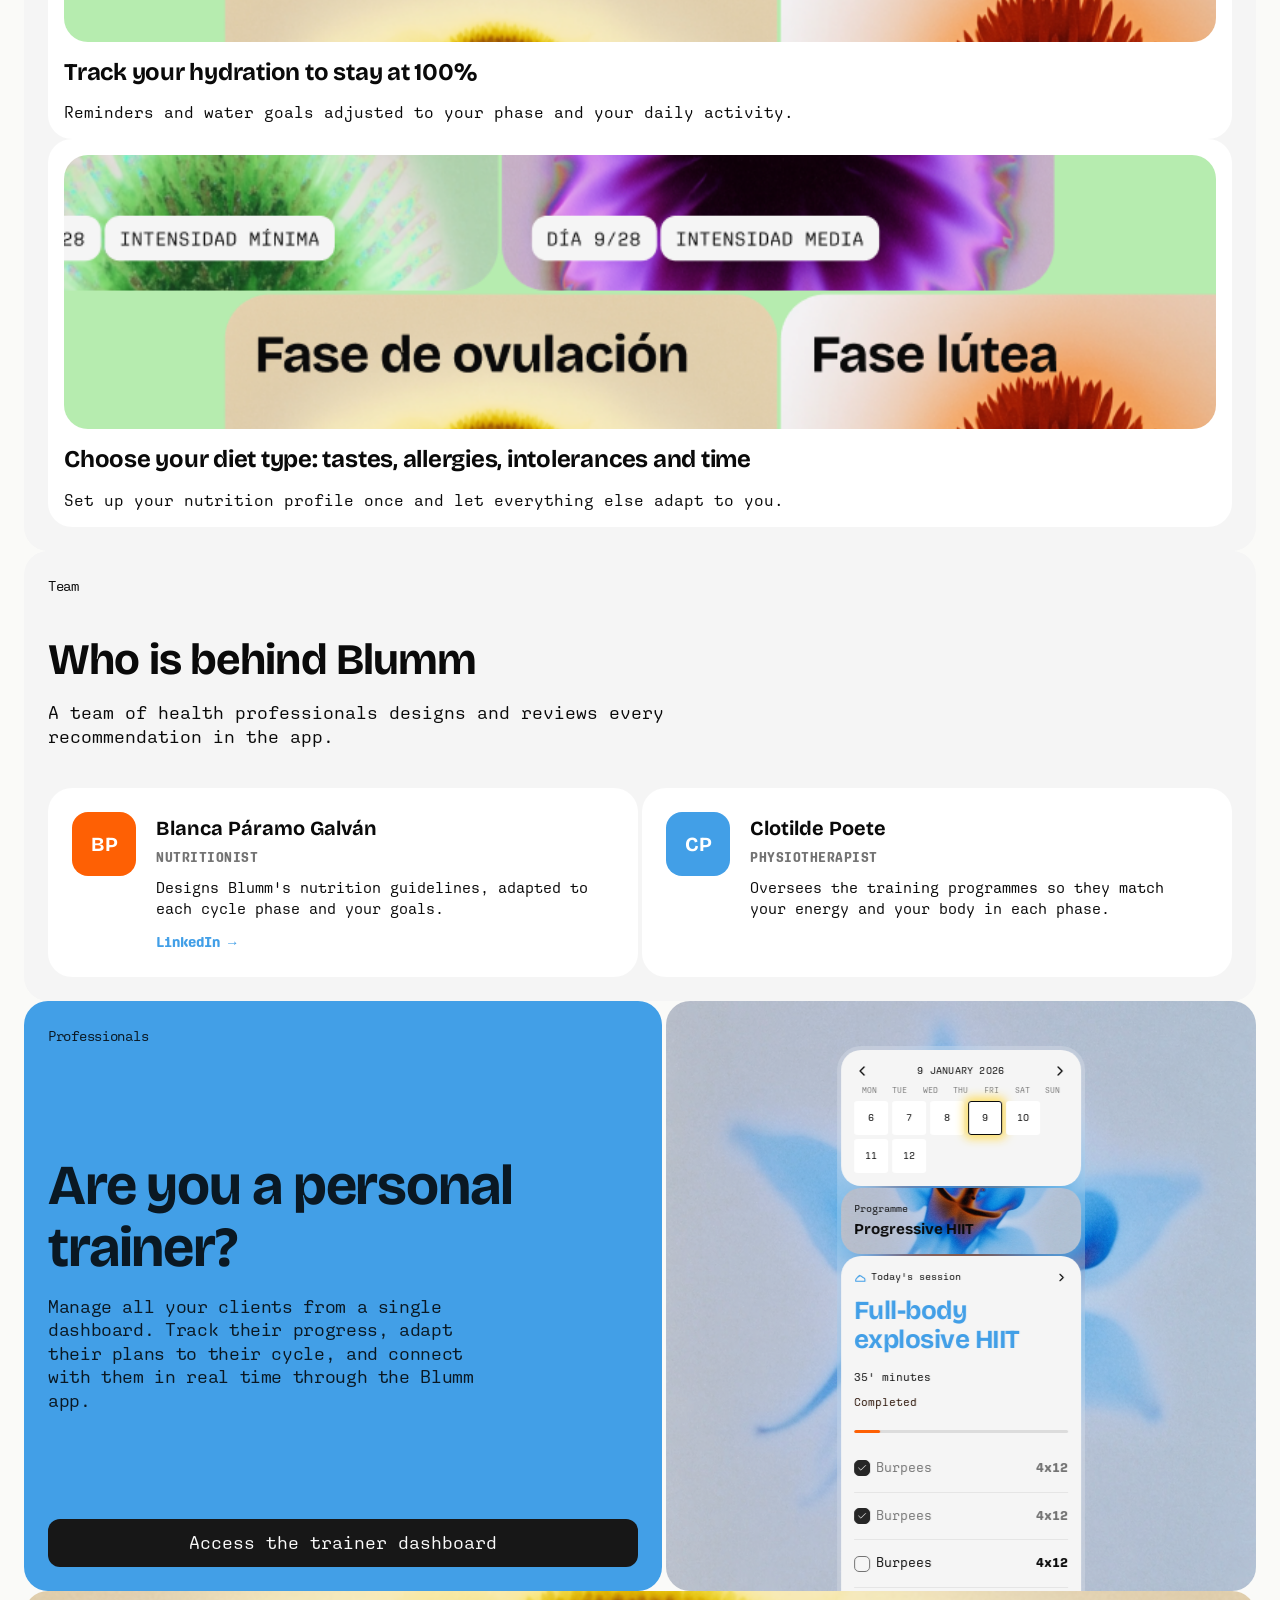
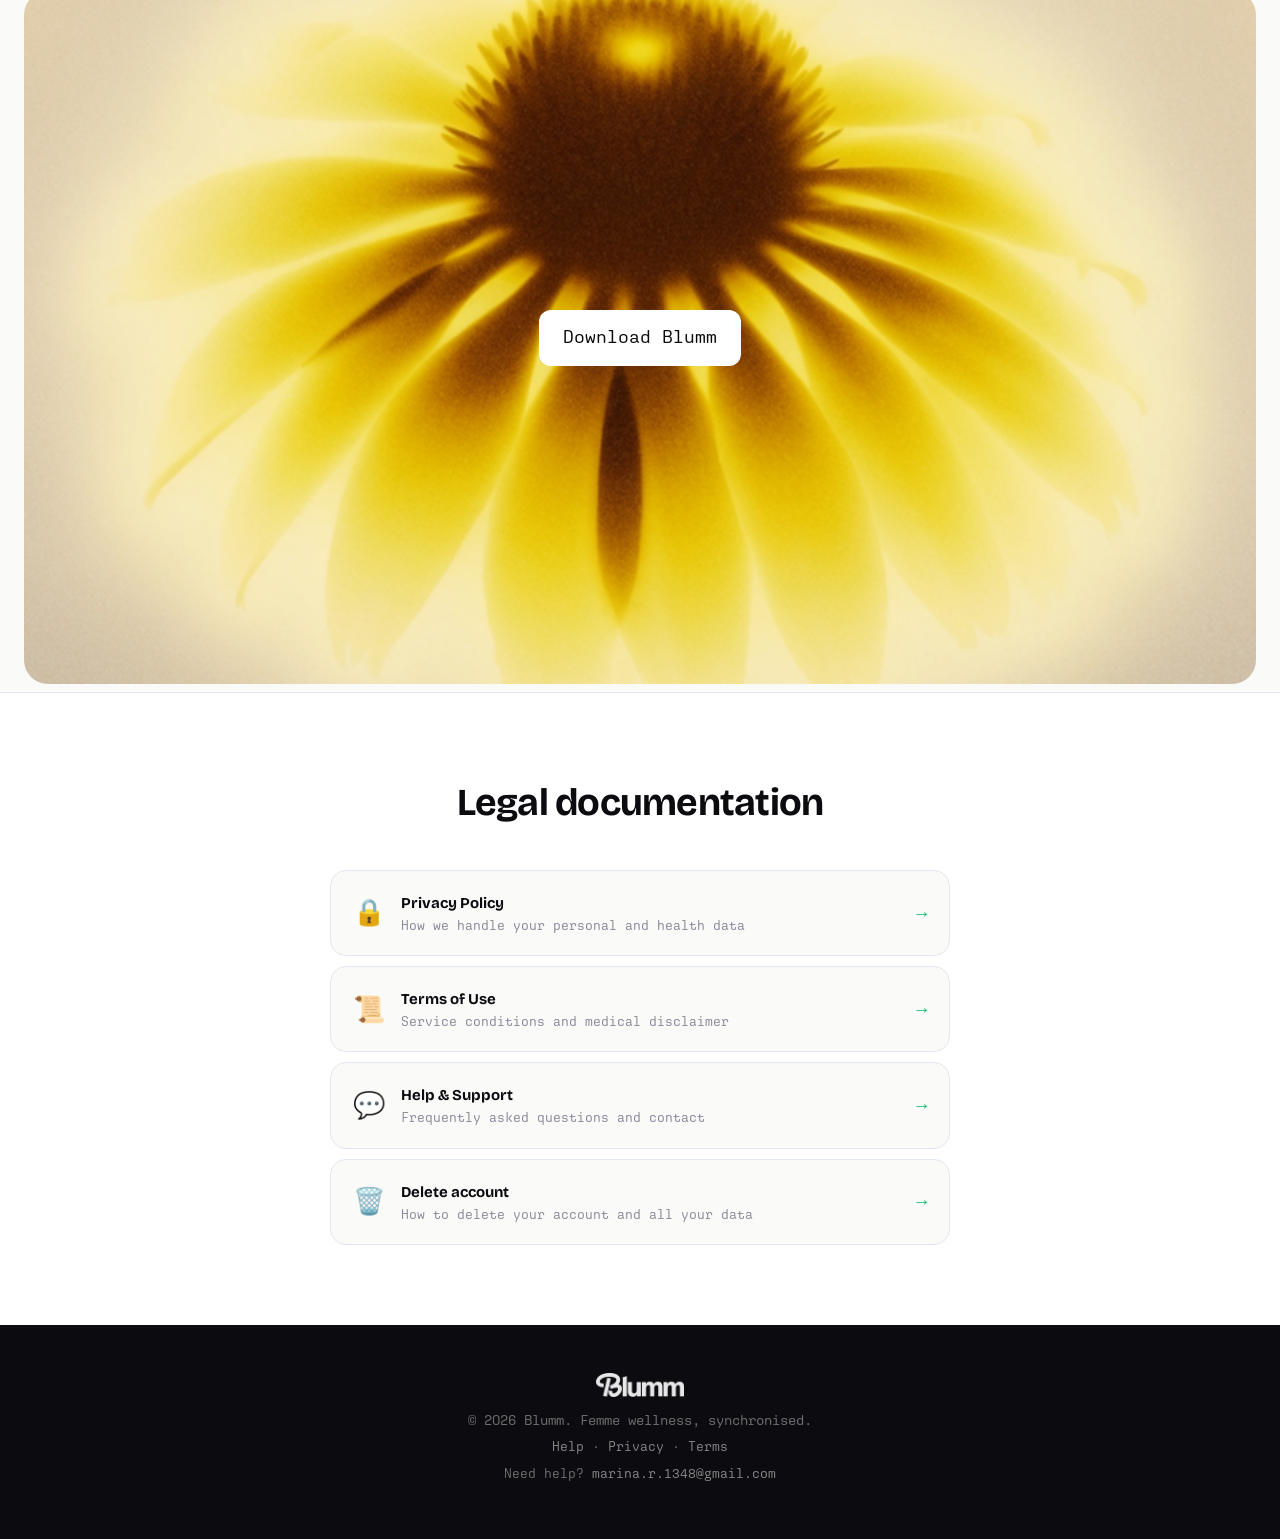
==== commit 87097da1: "feat: añade sección "Quiénes somos" con el equipo de profesionales Nueva sección entre Funcionalidad" ====
--- a/index.html
+++ b/index.html
@@ -54,6 +54,7 @@
       <a href="#app" class="tab-nav-item active" data-i18n="nav.app" onclick="closeMenu()">App</a>
       <a href="#funcionalidades" class="tab-nav-item" data-i18n="nav.features" onclick="closeMenu()">Funcionalidades</a>
       <a href="#entrenadora" class="tab-nav-item" data-i18n="nav.trainers" onclick="closeMenu()">Entrenadoras</a>
+      <a href="#equipo" class="tab-nav-item" data-i18n="nav.team" onclick="closeMenu()">Equipo</a>
       <a href="#legal" class="tab-nav-item" data-i18n="nav.help" onclick="closeMenu()">Ayuda</a>
     </nav>
     <div class="header-right">
@@ -204,6 +205,34 @@
           <div class="bento-img" style="background-image:url('assets/figma/bento-placeholder.png')"></div>
           <h4 data-i18n="func.card6.title">Elige tu tipo de dieta: gustos, alergias, intolerancias y tiempo</h4>
           <p data-i18n="func.card6.text">Configura tu perfil nutricional una vez y deja que el resto se adapte a ti.</p>
+        </div>
+      </div>
+    </section>
+
+    <!-- ── QUIÉNES SOMOS ── -->
+    <section class="team-card" id="equipo">
+      <p class="eyebrow" data-i18n="team.eyebrow">Equipo</p>
+      <div class="funcionalidades-heading">
+        <h2 data-i18n="team.title">Quiénes están detrás de Blumm</h2>
+        <p class="lead" data-i18n="team.lead">Un equipo de profesionales de la salud diseña y revisa cada recomendación de la app.</p>
+      </div>
+      <div class="team-grid">
+        <div class="team-member-card">
+          <div class="team-avatar team-avatar-orange">BP</div>
+          <div class="team-info">
+            <h4 data-i18n="team.blanca.name">Blanca Páramo Galván</h4>
+            <p class="team-role" data-i18n="team.blanca.role">Nutricionista</p>
+            <p class="team-bio" data-i18n="team.blanca.bio">Diseña las pautas nutricionales de Blumm, adaptadas a cada fase del ciclo y a tus objetivos.</p>
+            <a href="https://www.linkedin.com/in/blancap%C3%A1ramogalv%C3%A1n/" class="team-linkedin" target="_blank" rel="noopener" data-i18n="team.linkedin">LinkedIn →</a>
+          </div>
+        </div>
+        <div class="team-member-card">
+          <div class="team-avatar team-avatar-blue">CP</div>
+          <div class="team-info">
+            <h4 data-i18n="team.clotilde.name">Clotilde Poete</h4>
+            <p class="team-role" data-i18n="team.clotilde.role">Fisioterapeuta</p>
+            <p class="team-bio" data-i18n="team.clotilde.bio">Supervisa los programas de entrenamiento para que se ajusten a tu energía y a tu cuerpo en cada fase.</p>
+          </div>
         </div>
       </div>
     </section>
@@ -333,7 +362,7 @@
   <script>
     const T = {
       es: {
-        'nav.app': 'App', 'nav.features': 'Funcionalidades', 'nav.trainers': 'Entrenadoras', 'nav.help': 'Ayuda', 'nav.download': 'Descarga',
+        'nav.app': 'App', 'nav.features': 'Funcionalidades', 'nav.trainers': 'Entrenadoras', 'nav.team': 'Equipo', 'nav.help': 'Ayuda', 'nav.download': 'Descarga',
         'hero.eyebrow': 'Tu app de salud femenina',
         'hero.title': 'Tu ciclo, convertido en un plan diario.',
         'hero.lead': 'Nutrición, entrenamiento y lista de la compra según tu fase, tu programa y tu etapa vital. Con base fisiológica, no de calendario.',
@@ -365,6 +394,13 @@
         'func.card5.text': 'Recordatorios y objetivos de agua ajustados a tu fase y a tu actividad diaria.',
         'func.card6.title': 'Elige tu tipo de dieta: gustos, alergias, intolerancias y tiempo',
         'func.card6.text': 'Configura tu perfil nutricional una vez y deja que el resto se adapte a ti.',
+        'team.eyebrow': 'Equipo', 'team.title': 'Quiénes están detrás de Blumm',
+        'team.lead': 'Un equipo de profesionales de la salud diseña y revisa cada recomendación de la app.',
+        'team.blanca.name': 'Blanca Páramo Galván', 'team.blanca.role': 'Nutricionista',
+        'team.blanca.bio': 'Diseña las pautas nutricionales de Blumm, adaptadas a cada fase del ciclo y a tus objetivos.',
+        'team.clotilde.name': 'Clotilde Poete', 'team.clotilde.role': 'Fisioterapeuta',
+        'team.clotilde.bio': 'Supervisa los programas de entrenamiento para que se ajusten a tu energía y a tu cuerpo en cada fase.',
+        'team.linkedin': 'LinkedIn →',
         'trainer.tag': 'Profesionales', 'trainer.title': '¿Eres entrenadora personal?',
         'trainer.text': 'Gestiona a tus alumnas desde un único panel. Ve su progreso, adapta sus planes según su ciclo y conecta con ellas en tiempo real a través de la app Blumm.',
         'trainer.btn': 'Acceder al panel de entrenadora',
@@ -382,7 +418,7 @@
         'footer.help': 'Ayuda', 'footer.privacy': 'Privacidad', 'footer.terms': 'Términos', 'footer.contact': '¿Necesitas ayuda?',
       },
       en: {
-        'nav.app': 'App', 'nav.features': 'Features', 'nav.trainers': 'Trainers', 'nav.help': 'Help', 'nav.download': 'Download',
+        'nav.app': 'App', 'nav.features': 'Features', 'nav.trainers': 'Trainers', 'nav.team': 'Team', 'nav.help': 'Help', 'nav.download': 'Download',
         'hero.eyebrow': 'Your female health app',
         'hero.title': 'Your cycle, turned into a daily plan.',
         'hero.lead': 'Nutrition, training and shopping list based on your phase, your programme and your life stage. Physiology-based, not calendar-based.',
@@ -414,6 +450,13 @@
         'func.card5.text': 'Reminders and water goals adjusted to your phase and your daily activity.',
         'func.card6.title': 'Choose your diet type: tastes, allergies, intolerances and time',
         'func.card6.text': 'Set up your nutrition profile once and let everything else adapt to you.',
+        'team.eyebrow': 'Team', 'team.title': 'Who is behind Blumm',
+        'team.lead': 'A team of health professionals designs and reviews every recommendation in the app.',
+        'team.blanca.name': 'Blanca Páramo Galván', 'team.blanca.role': 'Nutritionist',
+        'team.blanca.bio': "Designs Blumm's nutrition guidelines, adapted to each cycle phase and your goals.",
+        'team.clotilde.name': 'Clotilde Poete', 'team.clotilde.role': 'Physiotherapist',
+        'team.clotilde.bio': 'Oversees the training programmes so they match your energy and your body in each phase.',
+        'team.linkedin': 'LinkedIn →',
         'trainer.tag': 'Professionals', 'trainer.title': 'Are you a personal trainer?',
         'trainer.text': 'Manage all your clients from a single dashboard. Track their progress, adapt their plans to their cycle, and connect with them in real time through the Blumm app.',
         'trainer.btn': 'Access the trainer dashboard',
@@ -431,7 +474,7 @@
         'footer.help': 'Help', 'footer.privacy': 'Privacy', 'footer.terms': 'Terms', 'footer.contact': 'Need help?',
       },
       fr: {
-        'nav.app': "L'app", 'nav.features': 'Fonctionnalités', 'nav.trainers': 'Coachs', 'nav.help': 'Aide', 'nav.download': 'Télécharger',
+        'nav.app': "L'app", 'nav.features': 'Fonctionnalités', 'nav.trainers': 'Coachs', 'nav.team': 'Équipe', 'nav.help': 'Aide', 'nav.download': 'Télécharger',
         'hero.eyebrow': 'Ton app de santé féminine',
         'hero.title': 'Ton cycle, transformé en plan quotidien.',
         'hero.lead': "Nutrition, entraînement et liste de courses selon ta phase, ton programme et ton étape de vie. Une base physiologique, pas un calendrier.",
@@ -463,6 +506,13 @@
         'func.card5.text': "Rappels et objectifs d'eau ajustés à ta phase et à ton activité quotidienne.",
         'func.card6.title': 'Choisis ton type de régime : goûts, allergies, intolérances et temps',
         'func.card6.text': "Configure ton profil nutritionnel une fois et laisse le reste s'adapter à toi.",
+        'team.eyebrow': 'Équipe', 'team.title': 'Qui est derrière Blumm',
+        'team.lead': "Une équipe de professionnel·les de la santé conçoit et vérifie chaque recommandation de l'app.",
+        'team.blanca.name': 'Blanca Páramo Galván', 'team.blanca.role': 'Nutritionniste',
+        'team.blanca.bio': "Conçoit les recommandations nutritionnelles de Blumm, adaptées à chaque phase du cycle et à tes objectifs.",
+        'team.clotilde.name': 'Clotilde Poete', 'team.clotilde.role': 'Kinésithérapeute',
+        'team.clotilde.bio': "Supervise les programmes d'entraînement pour qu'ils correspondent à ton énergie et à ton corps à chaque phase.",
+        'team.linkedin': 'LinkedIn →',
         'trainer.tag': 'Professionnels', 'trainer.title': 'Tu es coach personnel·le ?',
         'trainer.text': "Gère toutes tes clientes depuis un seul tableau de bord. Suis leurs progrès, adapte leurs plans selon leur cycle et connecte-toi avec elles en temps réel via l'app Blumm.",
         'trainer.btn': 'Accéder au tableau de bord coach',
--- a/style.css
+++ b/style.css
@@ -439,6 +439,52 @@
 .bento-card p { font-size: 16px; line-height: 1.3; color: var(--neutro-950); }
 
 /* ════════════════════════════════════
+   QUIÉNES SOMOS / TEAM
+   ════════════════════════════════════ */
+.team-card {
+  background: var(--neutro-100);
+  border-radius: var(--rd-xl);
+  padding: 24px;
+  display: flex;
+  flex-direction: column;
+  gap: 40px;
+}
+.team-grid {
+  display: grid;
+  grid-template-columns: repeat(2, 1fr);
+  gap: 4px;
+}
+.team-member-card {
+  background: var(--neutro-0);
+  border-radius: var(--rd-xl);
+  padding: 24px;
+  display: flex;
+  gap: 20px;
+  align-items: flex-start;
+}
+.team-avatar {
+  flex-shrink: 0;
+  width: 64px;
+  height: 64px;
+  border-radius: var(--rd-l);
+  display: flex;
+  align-items: center;
+  justify-content: center;
+  font-family: var(--font-heading);
+  font-weight: 700;
+  font-size: 20px;
+  color: var(--neutro-0);
+}
+.team-avatar-orange { background: var(--naranja-500); }
+.team-avatar-blue { background: var(--azul-500); }
+.team-info { display: flex; flex-direction: column; gap: 4px; }
+.team-info h4 { font-family: var(--font-heading); font-size: 20px; font-weight: 700; color: var(--neutro-950); }
+.team-role { font-size: 13px; font-weight: 700; color: var(--neutro-500); text-transform: uppercase; letter-spacing: 0.04em; margin-bottom: 4px; }
+.team-bio { font-size: 15px; line-height: 1.4; color: var(--neutro-950); }
+.team-linkedin { display: inline-block; margin-top: 8px; font-size: 14px; font-weight: 700; color: var(--azul-500); }
+.team-linkedin:hover { text-decoration: underline; }
+
+/* ════════════════════════════════════
    TRAINER CARD
    ════════════════════════════════════ */
 .trainer-copy {
@@ -697,6 +743,8 @@
   .feature-cards-row { flex-direction: column; }
   .photo-card { flex: 0 0 auto; height: 340px; }
   .bento-img { aspect-ratio: 4 / 3; }
+  .team-grid { grid-template-columns: 1fr; }
+  .team-member-card { flex-direction: column; }
   .cta-banner { aspect-ratio: 4 / 3; }
 }
 
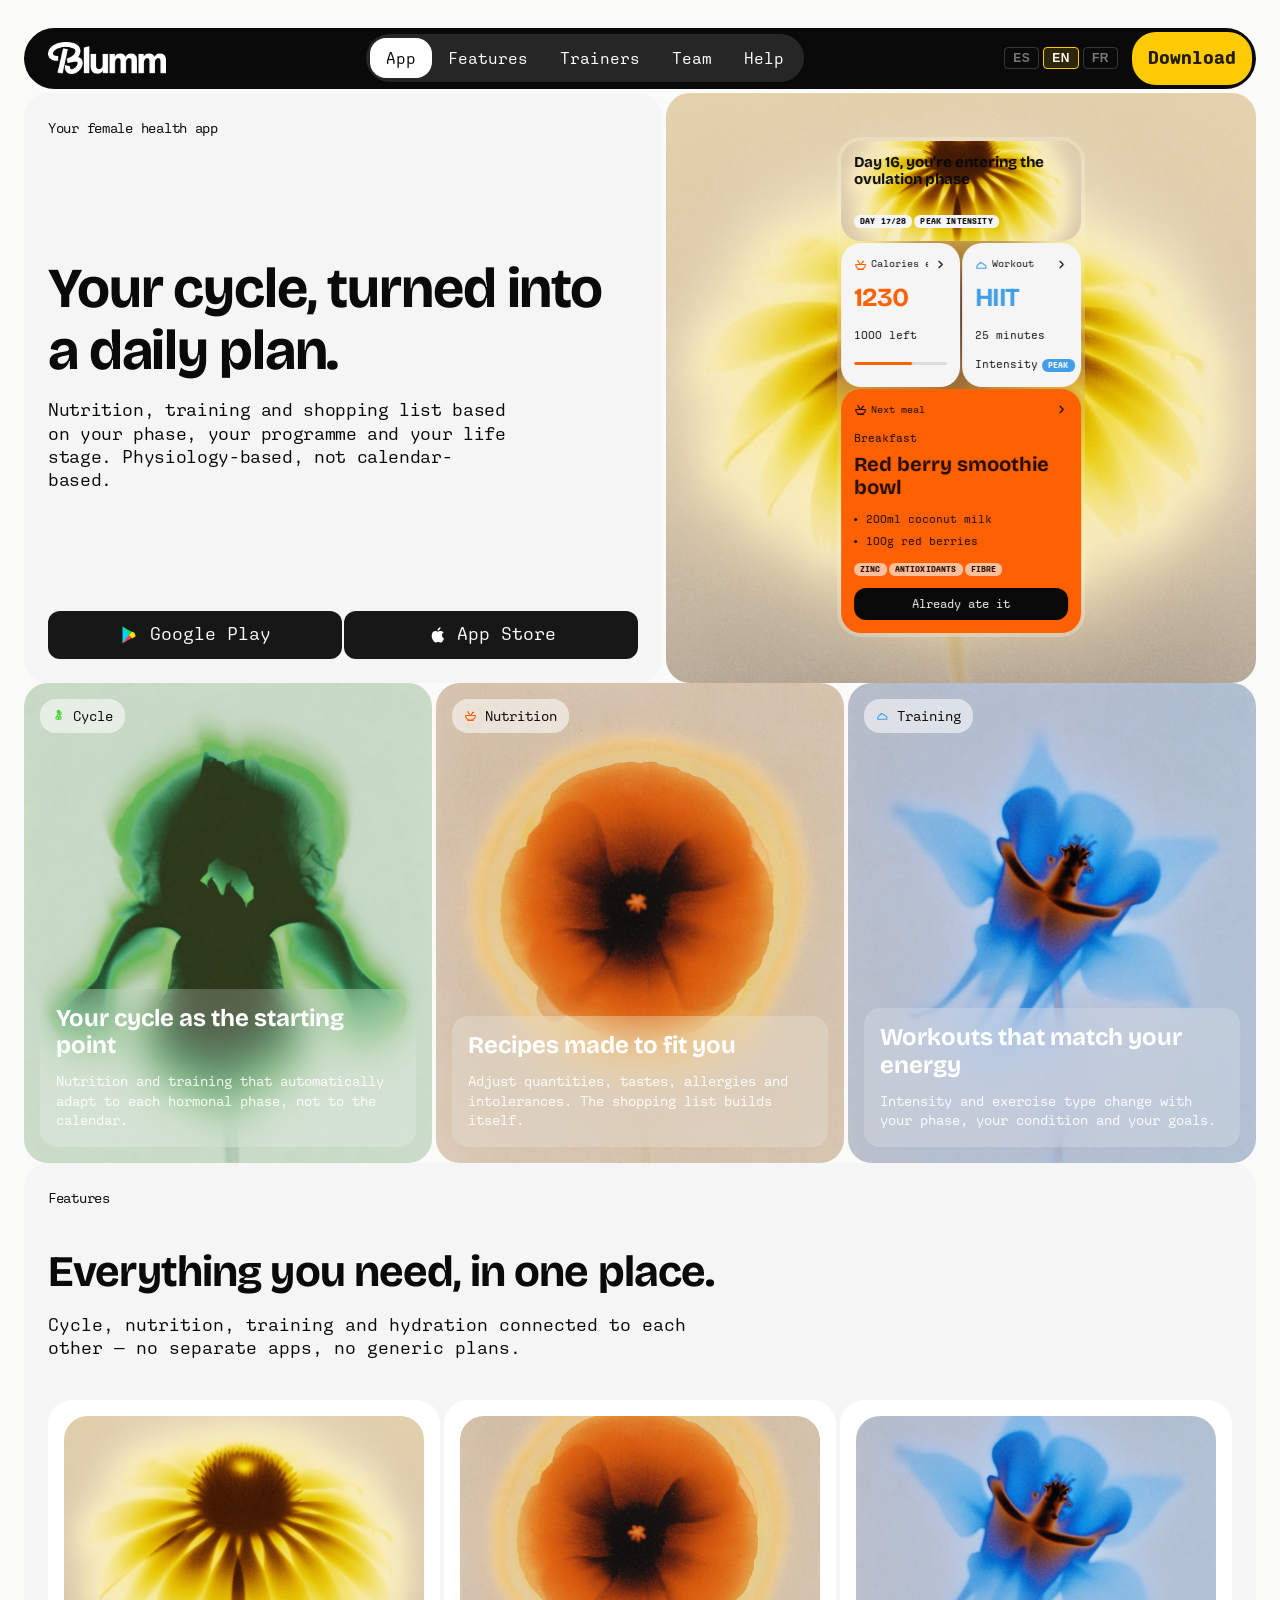
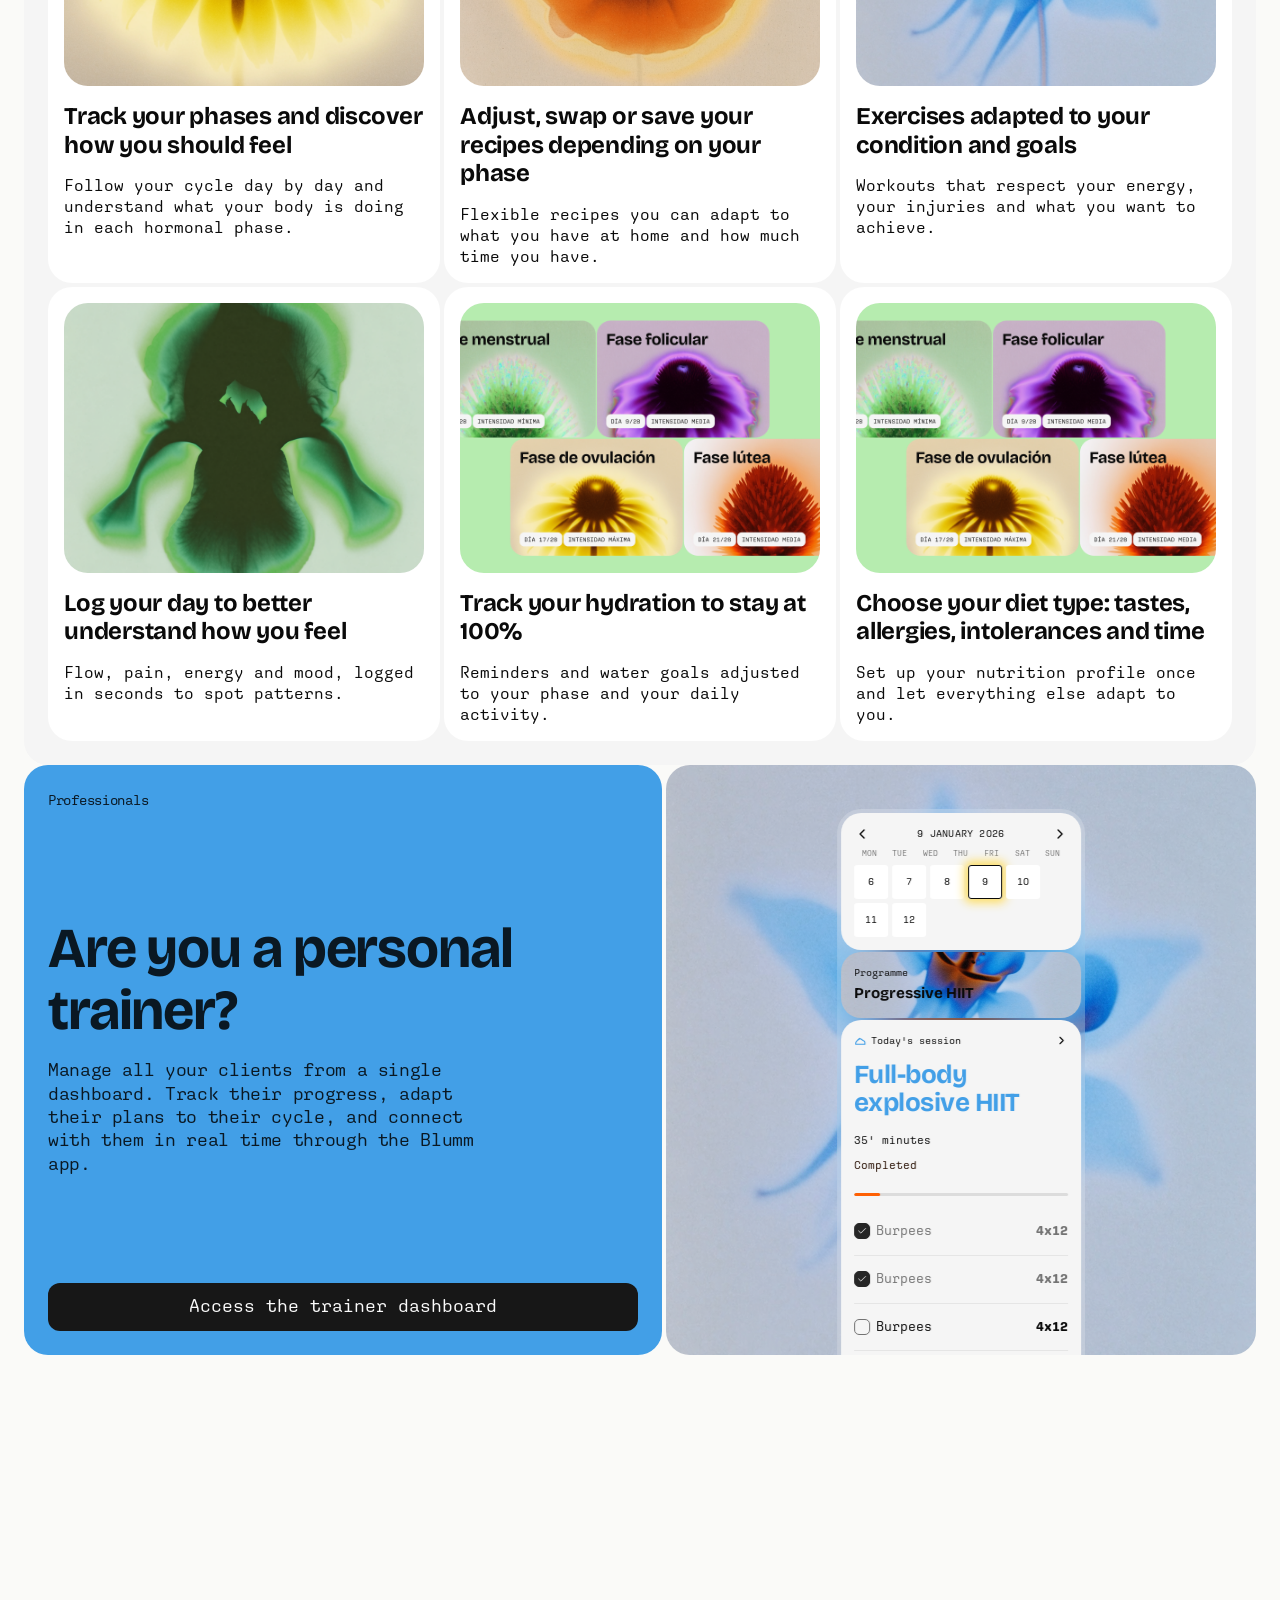
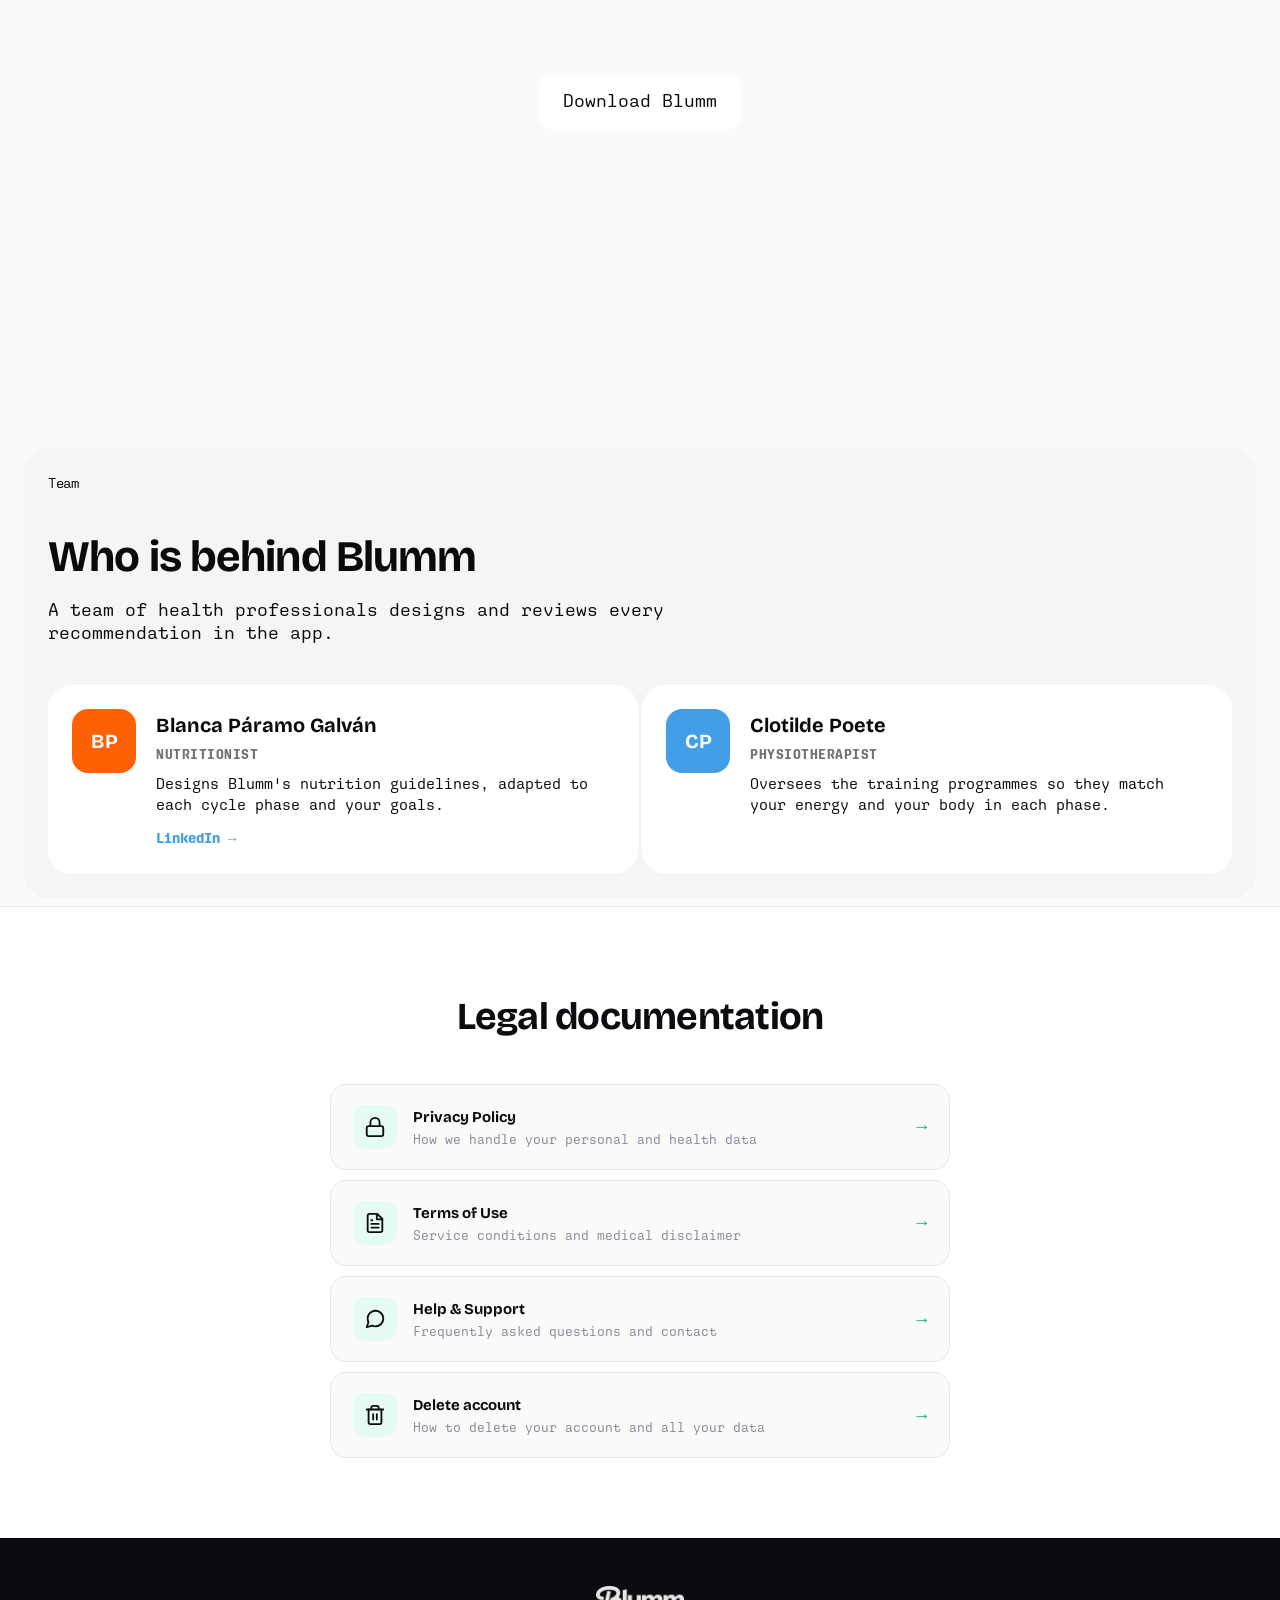
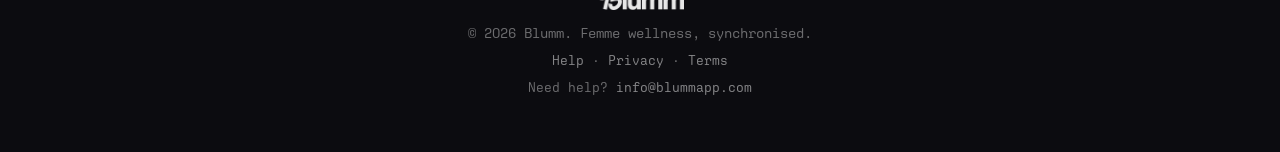
==== commit fb493c31: "feat: video CTA, reordenar equipo, grid 3x2, email e iconos legales - Banner final: sustituye la fot" ====
--- a/index.html
+++ b/index.html
@@ -9,7 +9,7 @@
   <link rel="preconnect" href="https://fonts.googleapis.com">
   <link rel="preconnect" href="https://fonts.gstatic.com" crossorigin>
   <link href="https://fonts.googleapis.com/css2?family=Bricolage+Grotesque:opsz,wght@12..96,700;12..96,800&display=swap" rel="stylesheet">
-  <link rel="stylesheet" href="style.css?v=4">
+  <link rel="stylesheet" href="style.css?v=6">
 </head>
 <body class="landing-body">
 
@@ -37,6 +37,18 @@
     </symbol>
     <symbol id="ico-check" viewBox="0 0 24 24" fill="none" stroke="currentColor" stroke-width="2" stroke-linecap="round" stroke-linejoin="round">
       <path d="M20 6 9 17l-5-5"/>
+    </symbol>
+    <symbol id="ico-lock" viewBox="0 0 24 24" fill="none" stroke="currentColor" stroke-width="2" stroke-linecap="round" stroke-linejoin="round">
+      <rect x="3" y="11" width="18" height="11" rx="2"/><path d="M7 11V7a5 5 0 0 1 10 0v4"/>
+    </symbol>
+    <symbol id="ico-file-text" viewBox="0 0 24 24" fill="none" stroke="currentColor" stroke-width="2" stroke-linecap="round" stroke-linejoin="round">
+      <path d="M14.5 2H6a2 2 0 0 0-2 2v16a2 2 0 0 0 2 2h12a2 2 0 0 0 2-2V7.5L14.5 2z"/><path d="M14 2v6h6"/><path d="M8 13h8"/><path d="M8 17h8"/><path d="M8 9h1"/>
+    </symbol>
+    <symbol id="ico-message-circle" viewBox="0 0 24 24" fill="none" stroke="currentColor" stroke-width="2" stroke-linecap="round" stroke-linejoin="round">
+      <path d="M21 11.5a8.38 8.38 0 0 1-.9 3.8 8.5 8.5 0 0 1-7.6 4.7 8.38 8.38 0 0 1-3.8-.9L3 21l1.9-5.7a8.38 8.38 0 0 1-.9-3.8 8.5 8.5 0 0 1 4.7-7.6 8.38 8.38 0 0 1 3.8-.9h.5a8.48 8.48 0 0 1 8 8v.5z"/>
+    </symbol>
+    <symbol id="ico-trash" viewBox="0 0 24 24" fill="none" stroke="currentColor" stroke-width="2" stroke-linecap="round" stroke-linejoin="round">
+      <path d="M3 6h18"/><path d="M19 6v14a2 2 0 0 1-2 2H7a2 2 0 0 1-2-2V6"/><path d="M8 6V4a2 2 0 0 1 2-2h4a2 2 0 0 1 2 2v2"/><path d="M10 11v6"/><path d="M14 11v6"/>
     </symbol>
   </svg>
 
@@ -209,34 +221,6 @@
       </div>
     </section>
 
-    <!-- ── QUIÉNES SOMOS ── -->
-    <section class="team-card" id="equipo">
-      <p class="eyebrow" data-i18n="team.eyebrow">Equipo</p>
-      <div class="funcionalidades-heading">
-        <h2 data-i18n="team.title">Quiénes están detrás de Blumm</h2>
-        <p class="lead" data-i18n="team.lead">Un equipo de profesionales de la salud diseña y revisa cada recomendación de la app.</p>
-      </div>
-      <div class="team-grid">
-        <div class="team-member-card">
-          <div class="team-avatar team-avatar-orange">BP</div>
-          <div class="team-info">
-            <h4 data-i18n="team.blanca.name">Blanca Páramo Galván</h4>
-            <p class="team-role" data-i18n="team.blanca.role">Nutricionista</p>
-            <p class="team-bio" data-i18n="team.blanca.bio">Diseña las pautas nutricionales de Blumm, adaptadas a cada fase del ciclo y a tus objetivos.</p>
-            <a href="https://www.linkedin.com/in/blancap%C3%A1ramogalv%C3%A1n/" class="team-linkedin" target="_blank" rel="noopener" data-i18n="team.linkedin">LinkedIn →</a>
-          </div>
-        </div>
-        <div class="team-member-card">
-          <div class="team-avatar team-avatar-blue">CP</div>
-          <div class="team-info">
-            <h4 data-i18n="team.clotilde.name">Clotilde Poete</h4>
-            <p class="team-role" data-i18n="team.clotilde.role">Fisioterapeuta</p>
-            <p class="team-bio" data-i18n="team.clotilde.bio">Supervisa los programas de entrenamiento para que se ajusten a tu energía y a tu cuerpo en cada fase.</p>
-          </div>
-        </div>
-      </div>
-    </section>
-
     <!-- ── ENTRENADORA ── -->
     <section class="trainer-card" id="entrenadora">
       <div class="trainer-copy">
@@ -295,8 +279,36 @@
 
     <!-- ── CTA BANNER ── -->
     <section class="cta-banner">
-      <img src="assets/figma/ovulacion.png" alt="" class="cta-banner-bg">
+      <video class="cta-banner-bg" src="assets/Video_CTA_01.mp4" autoplay muted loop playsinline></video>
       <a href="#" class="cta-banner-btn" onclick="smartDownload(event)" data-i18n="cta.download">Descarga Blumm</a>
+    </section>
+
+    <!-- ── QUIÉNES SOMOS ── -->
+    <section class="team-card" id="equipo">
+      <p class="eyebrow" data-i18n="team.eyebrow">Equipo</p>
+      <div class="funcionalidades-heading">
+        <h2 data-i18n="team.title">Quiénes están detrás de Blumm</h2>
+        <p class="lead" data-i18n="team.lead">Un equipo de profesionales de la salud diseña y revisa cada recomendación de la app.</p>
+      </div>
+      <div class="team-grid">
+        <div class="team-member-card">
+          <div class="team-avatar team-avatar-orange">BP</div>
+          <div class="team-info">
+            <h4 data-i18n="team.blanca.name">Blanca Páramo Galván</h4>
+            <p class="team-role" data-i18n="team.blanca.role">Nutricionista</p>
+            <p class="team-bio" data-i18n="team.blanca.bio">Diseña las pautas nutricionales de Blumm, adaptadas a cada fase del ciclo y a tus objetivos.</p>
+            <a href="https://www.linkedin.com/in/blancap%C3%A1ramogalv%C3%A1n/" class="team-linkedin" target="_blank" rel="noopener" data-i18n="team.linkedin">LinkedIn →</a>
+          </div>
+        </div>
+        <div class="team-member-card">
+          <div class="team-avatar team-avatar-blue">CP</div>
+          <div class="team-info">
+            <h4 data-i18n="team.clotilde.name">Clotilde Poete</h4>
+            <p class="team-role" data-i18n="team.clotilde.role">Fisioterapeuta</p>
+            <p class="team-bio" data-i18n="team.clotilde.bio">Supervisa los programas de entrenamiento para que se ajusten a tu energía y a tu cuerpo en cada fase.</p>
+          </div>
+        </div>
+      </div>
     </section>
 
   </div><!-- /.page-frame -->
@@ -307,7 +319,7 @@
         <h2 data-i18n="legal.title">Documentación legal</h2>
         <div class="legal-links">
           <a href="privacy.html" class="legal-card">
-            <span class="legal-emoji">🔒</span>
+            <span class="legal-icon"><svg viewBox="0 0 24 24"><use href="#ico-lock"/></svg></span>
             <div>
               <h4 data-i18n="legal.privacy.title">Política de privacidad</h4>
               <p data-i18n="legal.privacy.text">Cómo tratamos tus datos personales y de salud</p>
@@ -315,7 +327,7 @@
             <span class="arrow">→</span>
           </a>
           <a href="terms.html" class="legal-card">
-            <span class="legal-emoji">📜</span>
+            <span class="legal-icon"><svg viewBox="0 0 24 24"><use href="#ico-file-text"/></svg></span>
             <div>
               <h4 data-i18n="legal.terms.title">Términos de uso</h4>
               <p data-i18n="legal.terms.text">Condiciones del servicio y aviso médico</p>
@@ -323,7 +335,7 @@
             <span class="arrow">→</span>
           </a>
           <a href="support.html" class="legal-card">
-            <span class="legal-emoji">💬</span>
+            <span class="legal-icon"><svg viewBox="0 0 24 24"><use href="#ico-message-circle"/></svg></span>
             <div>
               <h4 data-i18n="legal.support.title">Ayuda y soporte</h4>
               <p data-i18n="legal.support.text">Preguntas frecuentes y contacto</p>
@@ -331,7 +343,7 @@
             <span class="arrow">→</span>
           </a>
           <a href="delete-account.html" class="legal-card">
-            <span class="legal-emoji">🗑️</span>
+            <span class="legal-icon"><svg viewBox="0 0 24 24"><use href="#ico-trash"/></svg></span>
             <div>
               <h4 data-i18n="legal.delete.title">Eliminar cuenta</h4>
               <p data-i18n="legal.delete.text">Cómo borrar tu cuenta y todos tus datos</p>
@@ -355,7 +367,7 @@
         <a href="privacy.html" data-i18n="footer.privacy">Privacidad</a> ·
         <a href="terms.html" data-i18n="footer.terms">Términos</a>
       </p>
-      <p class="small"><span data-i18n="footer.contact">¿Necesitas ayuda?</span> <a href="mailto:marina.r.1348@gmail.com">marina.r.1348@gmail.com</a></p>
+      <p class="small"><span data-i18n="footer.contact">¿Necesitas ayuda?</span> <a href="mailto:info@blummapp.com">info@blummapp.com</a></p>
     </div>
   </footer>
 
--- a/style.css
+++ b/style.css
@@ -418,8 +418,9 @@
 .funcionalidades-heading .lead { font-size: 18px; line-height: 1.3; color: var(--neutro-950); }
 
 .bento-grid {
-  display: flex;
-  flex-direction: column;
+  display: grid;
+  grid-template-columns: repeat(3, 1fr);
+  gap: 4px;
 }
 .bento-card {
   background: var(--neutro-0);
@@ -430,7 +431,7 @@
   gap: 16px;
 }
 .bento-img {
-  aspect-ratio: 21 / 5;
+  aspect-ratio: 4 / 3;
   border-radius: var(--rd-xl);
   background: var(--verde-200) center / cover no-repeat;
   width: 100%;
@@ -633,7 +634,18 @@
   background: var(--green-light);
   transform: translateX(4px);
 }
-.legal-emoji { font-size: 26px; flex-shrink: 0; }
+.legal-icon {
+  display: flex;
+  align-items: center;
+  justify-content: center;
+  width: 44px;
+  height: 44px;
+  flex-shrink: 0;
+  border-radius: 12px;
+  background: var(--green-light);
+}
+.legal-icon svg { width: 22px; height: 22px; fill: none; stroke: var(--green-dim); stroke-width: 2; stroke-linecap: round; stroke-linejoin: round; }
+.legal-card:hover .legal-icon { background: var(--white); }
 .legal-card div { flex: 1; }
 .legal-card h4 { font-size: 15px; font-weight: 700; margin-bottom: 2px; color: var(--ink); }
 .legal-card p { font-size: 13px; color: var(--muted); line-height: 1.4; }
@@ -742,7 +754,7 @@
   .hero-visual { display: none; }
   .feature-cards-row { flex-direction: column; }
   .photo-card { flex: 0 0 auto; height: 340px; }
-  .bento-img { aspect-ratio: 4 / 3; }
+  .bento-grid { grid-template-columns: repeat(2, 1fr); }
   .team-grid { grid-template-columns: 1fr; }
   .team-member-card { flex-direction: column; }
   .cta-banner { aspect-ratio: 4 / 3; }
@@ -751,6 +763,7 @@
 @media (max-width: 720px) {
   .page-frame { padding: 16px 16px 8px; }
   .funcionalidades-card { padding: 20px; }
+  .bento-grid { grid-template-columns: 1fr; }
 }
 
 @media (max-width: 640px) {
